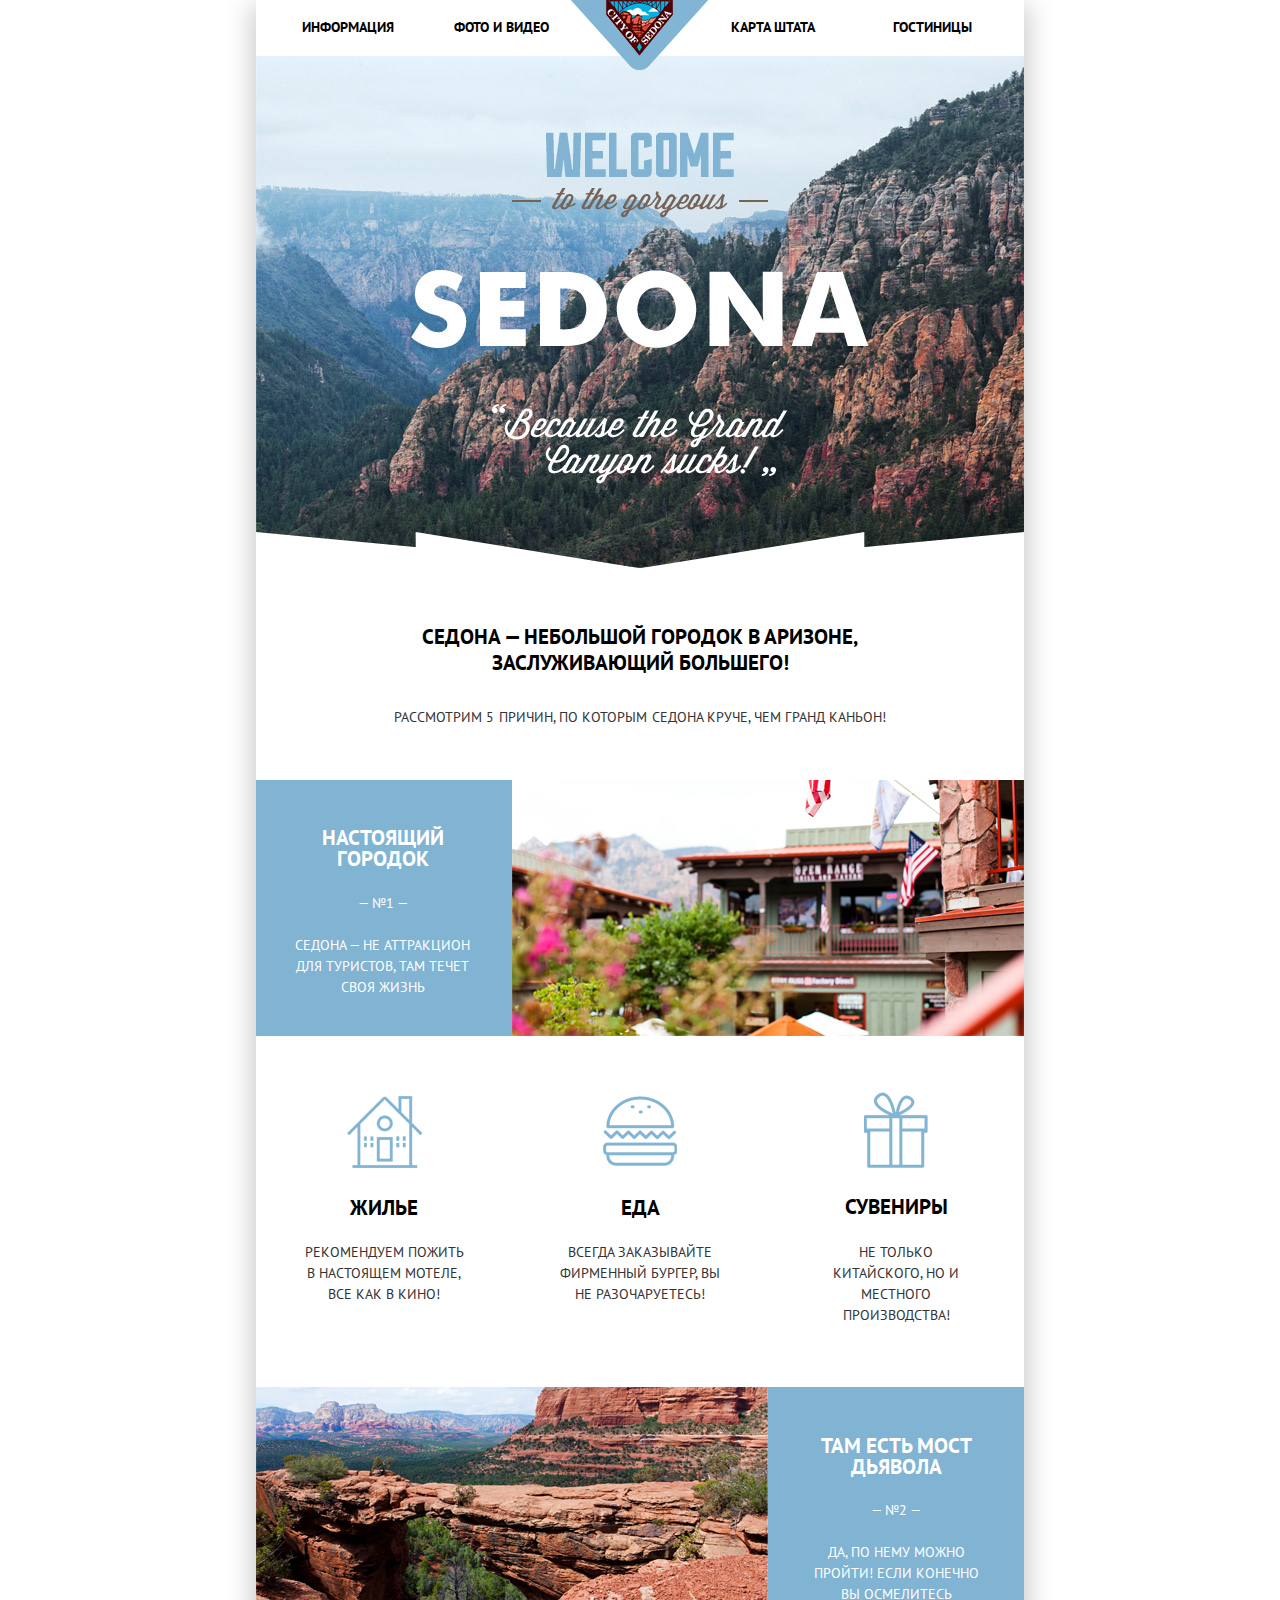
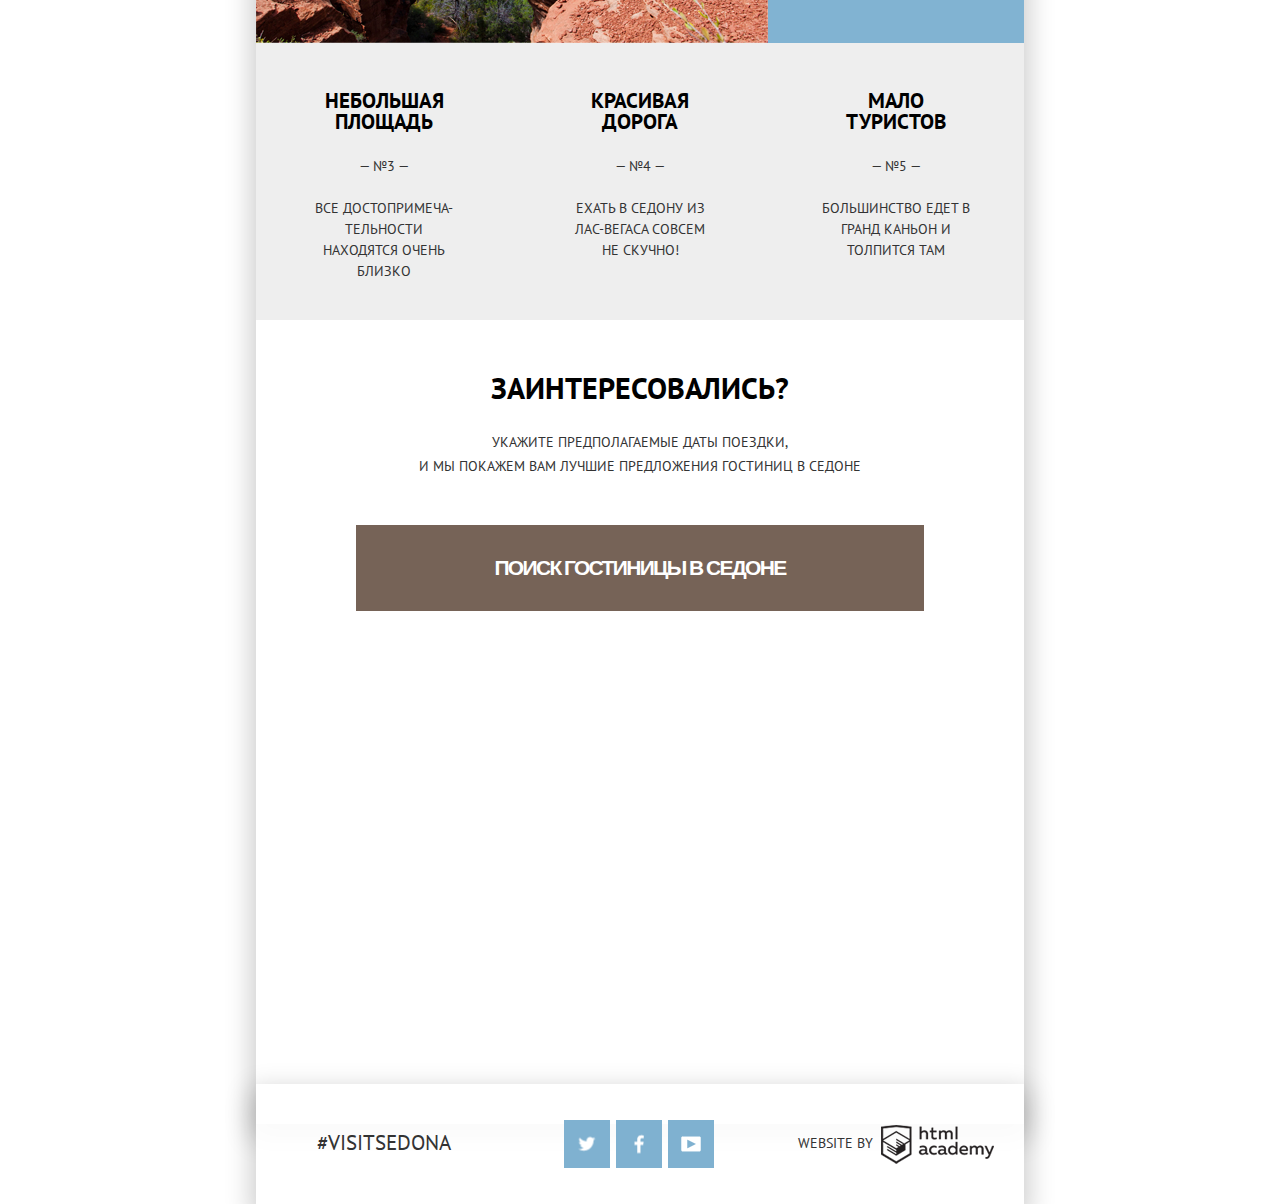
==== index.html @ e8f1a320 "Add files via upload" ====
<!DOCTYPE html>
<html lang="ru">
  <head>
    <meta charset="utf-8">
    <title>HTML Academy: Седона</title>
    <link href="https://fonts.googleapis.com/css?family=PT+Sans:400,700&amp;subset=cyrillic" rel="stylesheet">
    <link href="css/normalize.css" rel="stylesheet">
    <link href="css/style.min.css" rel="stylesheet">
  </head>
  <body>
    <div class="shadow">
    <header class="main-header">
      <a href="#"><img class="small-logo" src="img/logo.png" width="138" height="70" alt="city sedona"></a>
      <nav class="main-navigation">
        <ul>
          <li>
            <a href="#">информация</a>
          </li>
          <li>
            <a href="#">фото и видео</a>
          </li>
          <li>
            <a href="#">карта штата</a>
          </li>
          <li>
            <a href="inner.html">гостиницы</a>
          </li>
        </ul>
      </nav>
      
    </header>
    
    <main class="container triangle">
      <img class="img-background" src="img/background-img.jpg" width="768" height="512" alt="background">
      
      
      <h2 class="title">седона — небольшой городок в аризоне, заслуживающий большего!</h2>
      <p>рассмотрим 5 причин, по которым седона круче, чем гранд каньон!</p>
      
      <div class="feature-img clearfix">
        <div class="left">
          <b class="feature-img-title">настоящий городок</b>
          <p>— №1 —</p>
          <p>седона — не аттракцион для туристов, там течет своя жизнь</p>
        </div>
          <img class="feature-img-right" src="img/feature-img1.jpg" width="512" height="256" alt="">
      </div>
      
      <div class="hints">
        <div class="hint">
          
          <b class="hint-title">жилье</b>
          <p class="hint-desc">рекомендуем пожить в настоящем мотеле, все как в  кино!</p>
        </div>
        
        <div class="hint">
          
          <b class="hint-title">еда</b>
          <p class="hint-desc">всегда заказывайте фирменный бургер, вы не разочаруетесь!</p>
        </div>
        
        <div class="hint">
          
          <b class="hint-title">сувениры</b>
          <p class="hint-desc">не только китайского, но и местного производства!</p>
        </div>        
      </div> <!-- end hints -->
      
      <div class="feature-img clearfix">
        <img class="feature-img-left" src="img/feature-img2.jpg" width="512" height="256" alt="">
        <div class="right">
          <b class="feature-img-title">там есть мост дьявола</b>
          <p>— №2 —</p>
          <p>да, по нему можно пройти! если конечно вы осмелитесь</p>
        </div>
      </div>
      
      <div class="features">
        
        <div class="features-item">
          <b class="features-item-title">небольшая площадь</b>
          <p>— №3 —</p>
          <p>все достопримеча-тельности находятся очень близко</p>
        </div>
        
        <div class="features-item">
          <b class="features-item-title">красивая дорога</b>
          <p>— №4 —</p>
          <p>ехать в седону из лас-вегаса совсем не cкучно!</p>
        </div>
        
        <div class="features-item">
          <b class="features-item-title">мало туристов</b>
          <p>— №5 —</p>
          <p>большинство едет в гранд каньон и толпится там</p>
        </div>
      </div> <!-- end features -->
      
      <b class="question">заинтересовались?</b>
      <p>укажите предполагаемые даты поездки,<br> и мы покажем вам лучшие предложения гостиниц в седоне</p>
      
      <div class="form-search">
        <button class="form-search-title">поиск гостиницы в седоне</button>
        <form class="search" action="https://echo.htmlacademy.ru" method="post">
          <div class="arrivals">
            <label for="arrival">
              дата заезда: 
            </label>  
              <input id="arrival" type="text" name="date-arrival" value="24 апреля 2016" required> 
            <span class="calend"></span>
          </div>
          <div class="departure">
            <label for="departure">
              дата выезда:
            </label>
              <input class="input" id="departure" type="text" name="date-departure" value="4 июля 2016" required> 
              <span class="calend"></span>
          </div>
          <div class="adults">
            <label for="id-adults">
              взрослые:
            </label>  
            <span class="minus"></span>
              <input class="id-adult" id="id-adults" type="text" name="adults" value="2" required>
            <span class="plus"></span>
          </div>
          <div class="child">
            <label for="id-children">
              дети:
            </label>  
              <span class="minus"></span>
              <input class="id-children" id="id-children" type="text" name="children" value="0" required>
              <span class="plus"></span>
          </div>
          
          <a class="submit" href="inner.html" >найти</a>
        </form>
        
      </div><!-- end form-search -->
    
    <div class="map"><iframe src="https://www.google.com/maps/embed?pb=!1m18!1m12!1m3!1d839052.1610257771!2d-112.24969832195616!3d34.76698976867595!2m3!1f0!2f0!3f0!3m2!1i1024!2i768!4f13.1!3m3!1m2!1s0x872da132f942b00d%3A0x5548c523fa6c8efd!2z0KHQtdC00L7QvdCwLCDQkNGA0LjQt9C-0L3QsCA4NjMzNiwg0KHQqNCQ!5e0!3m2!1sru!2sbg!4v1479630928888" width="768" height="593" frameborder="0" style="border:0" allowfullscreen></iframe></div>  
    </main>
    
    
    <footer class="main-footer footer-index clearfix">
        <div class="tag">
         <p>#visitsedona</p>
        </div>
        <div class="footer-social">
          <a class="social-btn social-btn-tw" href="#">
            
          </a>
          <a class="social-btn social-btn-fb" href="#">
            
          </a>
          <a class="social-btn social-btn-yt" href="#">
            
          </a>
        </div>
        <div class="copyright">
          <p>website by
            <a class="copylogo" href="https://htmlacademy.ru" title="HTML Academy">
              
            </a>
          </p>
        </div>
    </footer>
  </div>
  <script src="js/javascript.min.js"></script>
  </body>
</html>
---- css/style.min.css ----
body{min-width:768px;margin:0;font-weight:400;font-size:14px;line-height:21px;font-family:"PT Sans","Arial",sans-serif;color:#333;text-transform:uppercase}.clearfix::after{content:"";display:table;clear:both}h2{font-weight:700;font-size:21px;line-height:26px;color:#000}b{font-weight:700;font-size:21px;line-height:21px;color:#000}.shadow{width:768px;margin:0 auto;box-shadow:0 10px 25px 5px rgba(0,0,0,0.2);overflow:hidden}.main-header{position:relative;width:768px;margin:0 auto;z-index:1}.main-navigation ul{font-size:0}.main-navigation ul,.main-navigation li{display:inline-block;margin:0;padding:0;list-style:none}.main-navigation li{font-size:14px;padding-top:14px;padding-bottom:16px}.main-navigation li:nth-child(1){margin-left:46px}.main-navigation li:nth-child(2){margin-left:60px}.main-navigation li:nth-child(3){margin-left:182px}.main-navigation li:nth-child(4){margin-left:78px}.main-navigation li a{padding:0;font-weight:700;line-height:26px;color:#000;text-decoration:none}.main-navigation li a:hover{color:#81b3d2}.main-navigation li a:active{color:#b2b2b2}.main-navigation a.active{color:#766357}.main-navigation a.active:hover{color:#604e43}.main-navigation a.active:active{color:#f4f2f1}.small-logo{position:absolute;top:0;left:50%;margin-left:-69px}.container{width:768px;margin:0 auto;position:relative;text-align:center}.triangle::after{content:"";position:absolute;top:476px;left:0;width:768px;height:37px;background-image:url(../img/white.png)}.img-background{margin-bottom:50px;background-color:darkcyan}.title{text-align:center;width:450px;margin:0 auto 31px auto}.title+p{margin-bottom:52px;letter-spacing:.04pt}.feature-img-right{float:right}.left{float:left;width:33%;min-height:208px;padding-top:47px;color:#fff}.left p{width:186px;margin-top:24px;margin-left:auto;margin-right:auto}.left p:nth-child(3){width:186px;margin-top:21px;margin-left:auto;margin-right:auto}.left b{display:block;margin-left:auto;margin-right:auto;width:186px;color:#fff}.feature-img{margin-bottom:60px;background-color:#81b3d2}.hints{font-size:0;margin-bottom:47px}.hint{font-size:0;display:inline-block;width:256px;vertical-align:top}.hint:nth-child(1)::before{content:"";display:block;margin:0 auto;background:url("../img/hint1.png") no-repeat;width:75px;min-height:72px;margin-bottom:29px}.hint:nth-child(2)::before{content:"";display:block;margin:0 auto;background:url("../img/hint2.png") no-repeat;width:74px;min-height:70px;margin-bottom:31px}.hint:nth-child(3)::before{content:"";display:block;margin:0 auto;background:url("../img/hint3.png") no-repeat;width:64px;min-height:76px;margin-top:-4px;margin-bottom:28px}.hint p{width:160px;margin-top:16px;margin-left:auto;margin-right:auto;font-size:14px}.hint:nth-child(3) p{width:165px;margin-top:17px;margin-left:auto;margin-right:auto}.icon-hint{display:block;margin:0 auto;margin-bottom:28px}.right{float:right;width:256px;min-height:208px;padding-top:48px;color:#fff}.right p{width:170px;margin-left:auto;margin-right:auto;margin-top:23px}.right p:nth-child(3){margin-top:21px}.right b{display:block;margin-left:auto;margin-right:auto;width:151px;color:#fff}.feature-img-left{float:left}.features{font-size:0;margin-top:-60px;margin-bottom:57px;padding-top:47px;background-color:#eee}.features-item{display:inline-block;width:256px;vertical-align:top;padding-bottom:17px;font-size:14px}.features b{display:block;margin-bottom:24px;margin-left:auto;margin-right:auto;width:155px}.features p{width:155px;margin-bottom:21px;margin-left:auto;margin-right:auto}.features-item:nth-child(2) p{width:140px}.question{display:block;margin-bottom:32px;font-size:30px}.question+p{width:460px;margin-left:auto;margin-right:auto;margin-bottom:47px;line-height:24px}.form-search{position:absolute;left:100px;z-index:3;width:568px;margin:0 auto}.form-search-title{width:568px;margin-bottom:0;padding:30px;font-size:21px;line-height:26px;letter-spacing:-1.25pt;word-spacing:-0.6pt;font-weight:700;text-transform:uppercase;color:#fff;background-color:#766357;border:0;cursor:pointer}.form-search-title:hover{background-color:#604e43}.form-search-title:active{background-color:#503e33;color:#7e7169}form{padding-top:55px;background-color:#fff}.search label{display:inline-block;min-width:95px;margin-left:55px;margin-top:6px;text-align:left;line-height:26px;font-size:14px;font-weight:700}.arrivals{margin-left:2px}.departure{margin-left:2px}.calend{position:absolute;top:7px;right:9px;width:21px;height:22px;background-image:url(../img/sprite2.png);background-position:-128px -5px;background-repeat:no-repeat;cursor:pointer}.calend:hover{background-position:-190px -5px}.calend:active{background-position:-159px -5px}.minus{position:absolute;top:19px;left:180px;display:block;width:12px;height:3px;background-image:url(../img/sprite2.png);background-position:-184px -85px;cursor:pointer}.minus:hover{background-position:-287px -98px}.minus:active{background-position:-287px -85px}.plus{position:absolute;top:15px;left:256px;display:block;width:11px;height:11px;background-image:url(../img/sprite2.png);background-position:-287px -111px;cursor:pointer}.plus:hover{background-position:-5px -153px}.plus:active{background-position:-287px -132px}.child .plus{left:207px}.child .minus{left:130px}.search input{width:290px;height:20px;margin-left:11px;margin-bottom:29px;padding:7px 12px;padding-right:40px;background-color:#f2f2f2;border:2px solid transparent;font:inherit;line-height:inherit;text-transform:inherit;font-weight:700}.search input:hover{background-color:#ebebeb}.search input:focus{background-color:#fff;border:2px solid #e5e5e5;min-height:20px}.search .adults input,.search .child input{margin-top:1px;padding-left:38px;padding-right:38px;text-align:center}.arrivals,.departure,.adults,.child{float:left;position:relative}.child label{min-width:auto;margin-top:7px;margin-left:52px;margin-right:8px;padding-left:0}.adults label{margin-top:7px}input.id-adult{width:35px;margin-left:13px}input.id-children{width:35px;margin-left:14px}.submit{display:inline-block;margin-right:0;margin-top:0;margin-bottom:56px;padding:17px 195px 17px;background-color:#81b3d2;color:#fff;font-family:inherit;font-weight:700;font-size:21px;text-transform:uppercase;cursor:pointer;text-align:center;border:0}a.submit{text-decoration:none}.submit:hover{background-color:#669ec0}.submit:active{background-color:#5496bd;color:#88b6d1}.js-form{display:none}.form-content-show{display:block;animation:animation-form 1.5s}@keyframes animation-form{0{transform:translateY(-10%)}70%{transform:translateY(30%)}90%{transform:translateY(-2%)}100%{transform:translateY(0)}}.map{position:relative;left:0;bottom:-86px;z-index:1}.filter{top:60px;padding-top:30px;color:#fff;background-color:darkslategrey;background-image:url(../img/background-filter.jpg)}.filter b{margin-top:-3px;margin-bottom:24px;font-size:16px;color:#fff;text-align:left}.filter-left{float:left;width:160px;margin-left:45px}.checkbox{display:block;position:relative;height:22px;margin-bottom:24px;padding-left:40px;text-align:left;cursor:pointer}.checkbox input[type="checkbox"]{display:none}.checkbox input[type="checkbox"]+.checkbox-indicator{position:absolute;top:0;left:-1px;display:block;width:23px;height:23px;background-image:url(../img/sprite2.png);background-position:-128px -37px}.checkbox input[type="checkbox"]:checked+.checkbox-indicator::before{content:"";position:absolute;top:0;left:-1px;width:27px;height:23px;background-image:url(../img/sprite2.png);background-position:-160px -37px}.checkbox input[type="checkbox"]:disabled+.checkbox-indicator{content:"";position:absolute;top:0;left:-1px;width:27px;height:23px;background-image:url(../img/sprite2.png);background-position:-196px -37px}.checkbox input[type="checkbox"]:checked:disabled+.checkbox-indicator::before{content:"";position:absolute;top:0;left:-1px;width:27px;height:23px;background-image:url(../img/sprite2.png);background-position:-128px -69px;border-color:fuchsia}.filter-left,.filter-center,.filter-right{font-size:0}main label{vertical-align:top;font-size:14px}.filter-center{float:left;width:153px;margin-left:80px;margin-top:1px}.filter-center label{margin-left:1px}.filter-right{float:right;width:225px;margin-right:46px;margin-bottom:33px}.filter-right .filter-text{margin-bottom:10px;margin-left:4px;line-height:21px}.price-controls{position:relative;height:33px;margin-bottom:19px;border:2px solid #fff;border-radius:2px;font-size:0}.price-controls::after{content:"";position:absolute;top:50%;left:50%;width:2px;height:22px;transform:translate(-50%,-50%);background:#fff}.filter-right label{display:inline-block;vertical-align:top;width:50%;padding-left:36px;line-height:33px;cursor:pointer;box-sizing:border-box}label.price-to{padding-left:22px}.price-controls input{margin:0;margin-top:-2px;background:0;border:0;outline:0;color:inherit;font:inherit}.range-controls{position:relative;margin-bottom:32px}.scale{height:2px;margin-left:5px;background-color:rgba(255,255,255,0.3)}.bar{height:2px;width:160px;background-color:#fff}.range-switch{position:absolute;width:4px;height:4px;background-color:#ababab;border:8px solid #fff;border-radius:50%;box-shadow:0 2px 1px 0 rgba(0,1,1,0.2);cursor:pointer}.range-switch:hover{background-color:#1c4f80}.range-swith-min{top:-9px;left:5px}.range-switch-max{top:-9px;left:72%}.filter-right button{display:block;margin:0 auto;padding:6px 30px 6px 32px;font-size:14px;line-height:21px;color:#fff;text-decoration:none;text-transform:uppercase;border:2px solid #fff;border-radius:2px;background:0;cursor:pointer}.filter-right button:hover{background-color:#fff;color:#000}.filter-text{display:block;margin-bottom:20px}.filter input{width:auto}.filter-right input{width:60%}form{margin-bottom:29px}.wrap-result-filtr{position:relative;margin-bottom:30px}.wrap-result-filtr b{float:left;margin-left:46px;margin-right:50px;line-height:26px;word-spacing:}.wrap-result-filtr p{float:left;margin:0;margin-left:-3px;margin-right:43px;padding-top:6px;font-size:12px;line-height:18px}.wrap-result-filtr ul{float:left;margin:0;padding:0;padding-top:6px}.wrap-result li{float:left;margin-right:23px;font-size:12px;line-height:18px;list-style:none}.wrap-result li a{color:#000;border-bottom:1px dashed #000}.wrap-result li a.active{color:#81b3d2;border-bottom:0}.wrap-result li a.active:hover{color:#81b3d2;border-bottom:1px dashed #81b3d2}a.condition{opacity:.3}a.condition:hover{color:#81b3d2}.wrap-result a{text-decoration:none;margin-right:10px}.arrowup::before{content:"";position:absolute;right:69px;display:inline-block;margin-top:10px;border-bottom:10px solid #ccc;border-left:6px solid transparent;border-right:6px solid transparent}.arrowup:hover::before{border-bottom:10px solid #000}.arrowup.active::before{border-bottom:10px solid #81b3d2}.arrowup:active::before{border-bottom:10px solid #81b3d2}.arrowdown::before{content:" ";position:absolute;right:46px;margin-top:9px;display:inline-block;border-top:10px solid #81b3d2;border-left:6px solid transparent;border-right:6px solid transparent}.arrowdown.active::before{border-top:10px solid #81b3d2}.arrowdown:active::before{border-top:10px solid #81b3d2}.arrowdown::before .activenohovers{border-top:10px solid #81b3d2}hr{border:1px solid #e5e5e5}article{margin-bottom:29px;padding-top:22px;padding-left:46px;text-align:left}.result-img{display:inline-block;width:136px;text-align:left;vertical-align:top}.center-side{display:inline-block;width:390px;margin-right:30px;margin-left:-4px}h2.result-title{margin:0;padding:0}h2.result-title a{display:block;margin-top:-5px;margin-left:30px;margin-bottom:7px;text-align:left;color:#000}h2.result-title a:hover{color:#81b3d2}h2.result-title a:active{color:#cacaca}.center-side p{display:inline-block;min-width:110px;margin:0;margin-left:30px;margin-bottom:17px}.center-side p:nth-child(3){margin-left:2px;margin-right:30px}.btn-more{margin-left:30px;padding:4px 16px 5px 16px;background:#81b3d2;font-weight:700;letter-spacing:.1pt;color:#fff}.btn-more:hover{background-color:#669ec0}.btn-more:active{background-color:#5496bd;color:#88b6d1}.center-side a{margin-right:0}.btn-book{margin-left:3px;padding:4px 16px 5px 16px;background:#766357;font-weight:700;letter-spacing:.1pt;color:#fff}.btn-book:hover{background-color:#604e43}.btn-book:active{background-color:#503e33;color:#7e7169}.right-side{display:inline-block;width:115px;margin-left:3px;vertical-align:top;text-align:right}img.rating-img{display:inline-block;margin-top:-1px;margin-right:1px;margin-bottom:39px;margin-left:2px}p.rating{display:inline-block;margin:0;margin-top:3px;padding:2px 13px 4px 13px;letter-spacing:.1pt;background-color:#f2f2f2}.main-footer{position:absolute;z-index:1;width:768px;min-height:120px;margin:0 auto;background:rgba(255,255,255,0.9);box-shadow:0 10px 25px 5px rgba(0,0,0,0.2)}.footer-index{margin-top:-40px}.footer-inner{margin-top:-8px;left:50%;margin-left:-384px}.tag{float:left;width:256px;text-align:center;font-size:21px}.tag p{margin-top:0;padding-top:48px;padding-bottom:0}.copyright{float:right;text-align:left;padding-top:40px;padding-bottom:40px;width:256px}.copyright a{margin-left:4px}.copyright p{position:relative;margin:0;margin-top:1px;padding-left:30px;padding-right:20px}.copylogo{vertical-align:middle;background-image:url("../img/sprite2.png");background-repeat:no-repeat;display:inline-block;width:115px;height:39px;background-position:-5px -5px}.copylogo:hover{width:115px;height:39px;background-position:-5px -103px}.copylogo:active{width:115px;height:39px;background-position:-5px -54px}.footer-social{float:left;text-align:center;padding-top:36px;padding-bottom:35px;width:256px;font-size:0}.social-btn{position:relative;display:inline-block;vertical-align:top;width:46px;height:48px;margin-right:6px;font-size:14px;background-color:#7fb1d0}.social-btn:nth-child(1){margin-left:-2px}.social-btn:hover{background-color:#669ec0}.social-btn:active{background-color:#5496bd}.social-btn::before{content:"";position:absolute;top:50%;left:50%;transform:translate(-50%,-50%);background-image:url("../img/sprite2.png");background-repeat:no-repeat}.social-btn:active::before{opacity:.3}.social-btn-tw::before{width:17px;height:15px;background-position:-54px -153px}.social-btn-fb::before{width:10px;height:19px;background-position:-164px -69px}.social-btn-yt::before{width:20px;height:16px;background-position:-81px -171px}.social-btn:nth-child(3){margin-right:0}
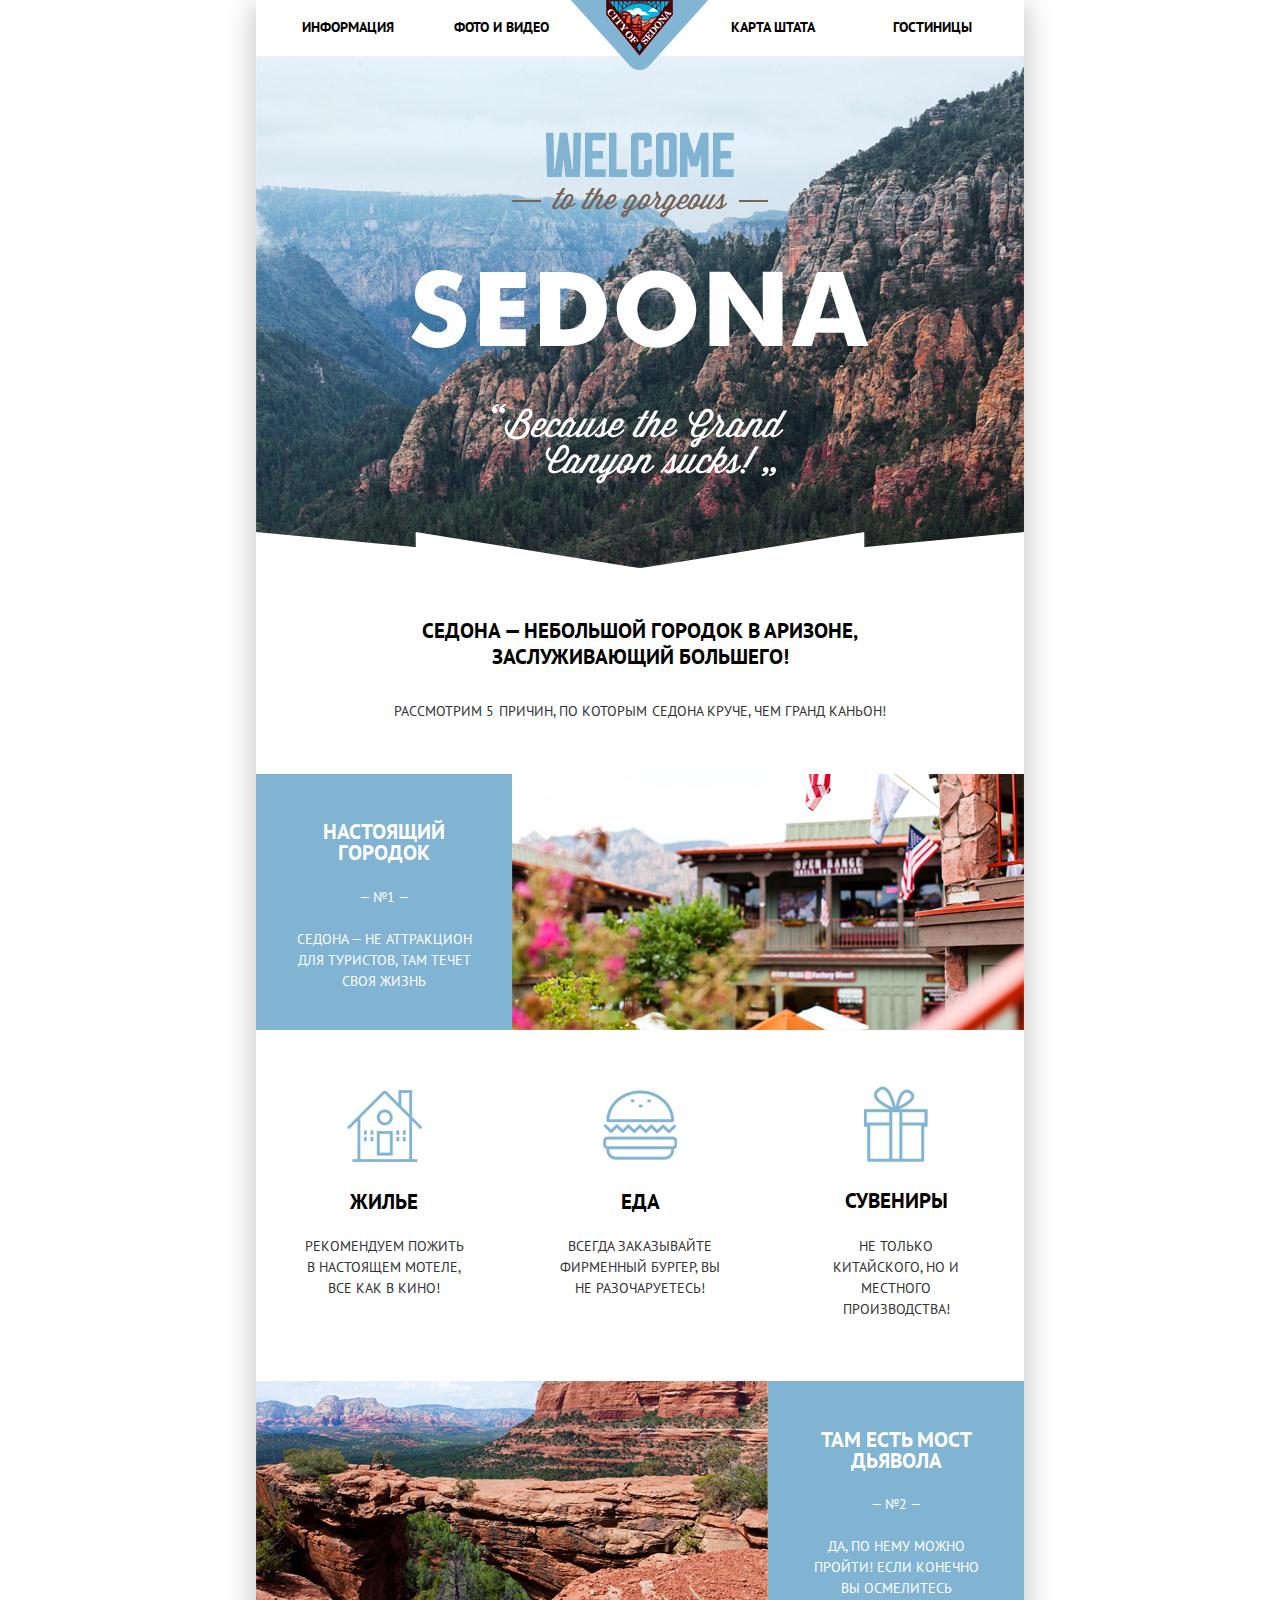
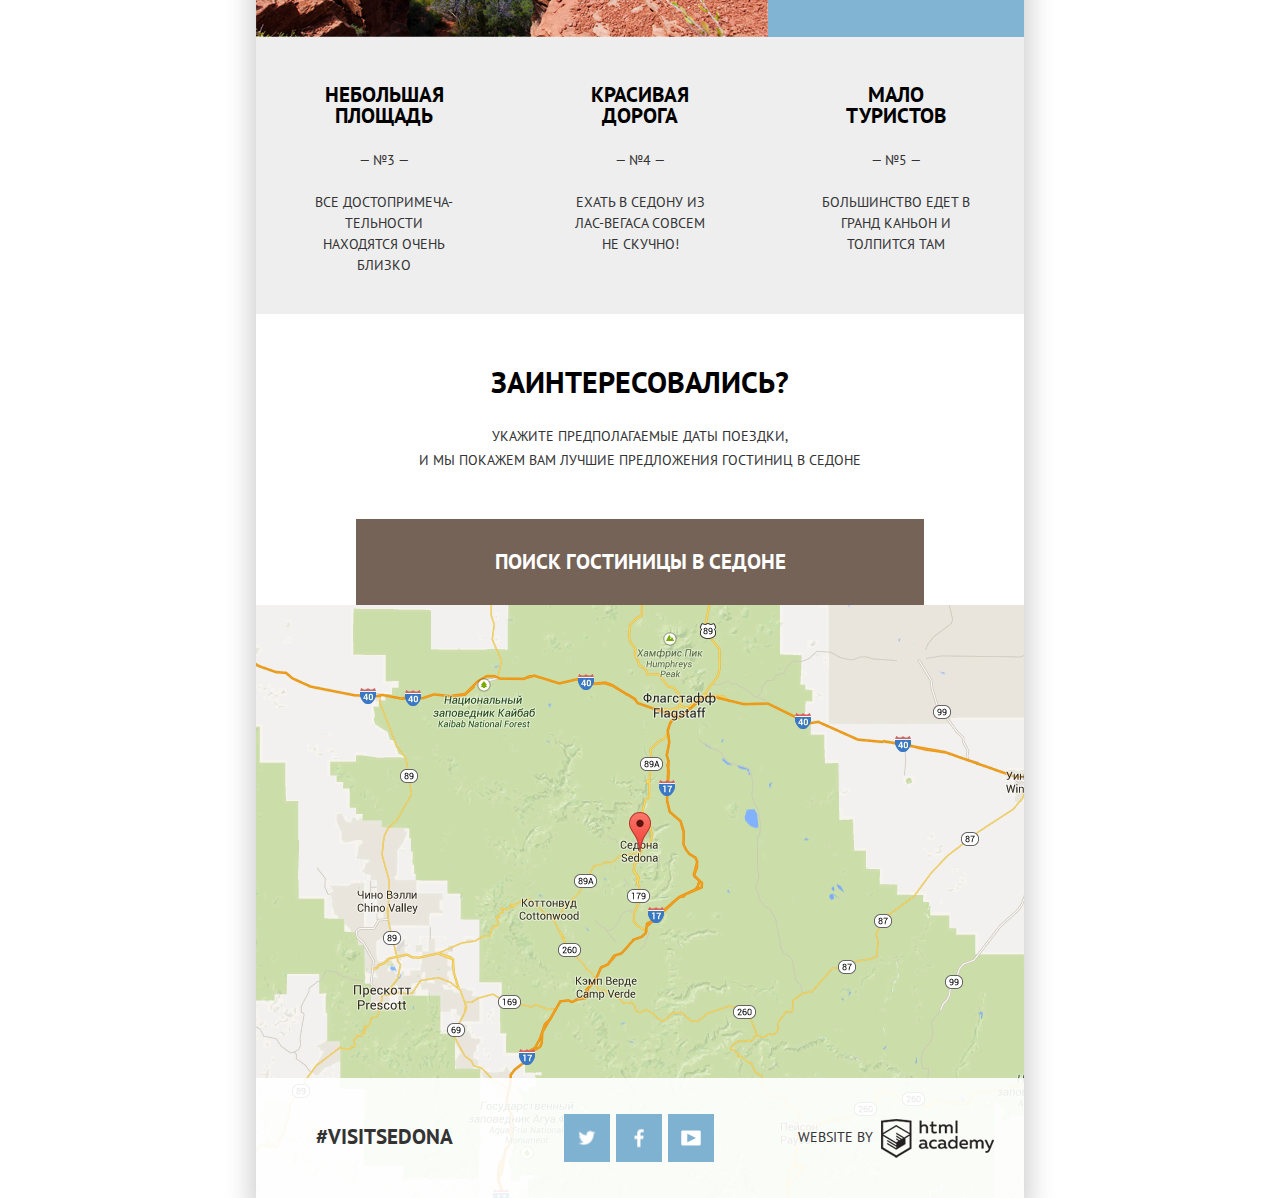
==== commit bad08fbf: "Add files via upload" ====
--- a/index.html
+++ b/index.html
@@ -5,7 +5,7 @@
     <title>HTML Academy: Седона</title>
     <link href="https://fonts.googleapis.com/css?family=PT+Sans:400,700&amp;subset=cyrillic" rel="stylesheet">
     <link href="css/normalize.css" rel="stylesheet">
-    <link href="css/style.min.css" rel="stylesheet">
+    <link href="css/style.css" rel="stylesheet">
   </head>
   <body>
     <div class="shadow">
@@ -26,17 +26,12 @@
             <a href="inner.html">гостиницы</a>
           </li>
         </ul>
-      </nav>
-      
+      </nav>  
     </header>
-    
-    <main class="container triangle">
-      <img class="img-background" src="img/background-img.jpg" width="768" height="512" alt="background">
-      
-      
+    <main class="container">
+      <div class="img-background triangle"></div>  
       <h2 class="title">седона — небольшой городок в аризоне, заслуживающий большего!</h2>
       <p>рассмотрим 5 причин, по которым седона круче, чем гранд каньон!</p>
-      
       <div class="feature-img clearfix">
         <div class="left">
           <b class="feature-img-title">настоящий городок</b>
@@ -45,27 +40,20 @@
         </div>
           <img class="feature-img-right" src="img/feature-img1.jpg" width="512" height="256" alt="">
       </div>
-      
       <div class="hints">
         <div class="hint">
-          
           <b class="hint-title">жилье</b>
           <p class="hint-desc">рекомендуем пожить в настоящем мотеле, все как в  кино!</p>
         </div>
-        
-        <div class="hint">
-          
+        <div class="hint"> 
           <b class="hint-title">еда</b>
           <p class="hint-desc">всегда заказывайте фирменный бургер, вы не разочаруетесь!</p>
         </div>
-        
         <div class="hint">
-          
           <b class="hint-title">сувениры</b>
           <p class="hint-desc">не только китайского, но и местного производства!</p>
         </div>        
       </div> <!-- end hints -->
-      
       <div class="feature-img clearfix">
         <img class="feature-img-left" src="img/feature-img2.jpg" width="512" height="256" alt="">
         <div class="right">
@@ -74,31 +62,25 @@
           <p>да, по нему можно пройти! если конечно вы осмелитесь</p>
         </div>
       </div>
-      
-      <div class="features">
-        
+      <div class="features"> 
         <div class="features-item">
           <b class="features-item-title">небольшая площадь</b>
           <p>— №3 —</p>
           <p>все достопримеча-тельности находятся очень близко</p>
         </div>
-        
         <div class="features-item">
           <b class="features-item-title">красивая дорога</b>
           <p>— №4 —</p>
           <p>ехать в седону из лас-вегаса совсем не cкучно!</p>
         </div>
-        
         <div class="features-item">
           <b class="features-item-title">мало туристов</b>
           <p>— №5 —</p>
           <p>большинство едет в гранд каньон и толпится там</p>
         </div>
       </div> <!-- end features -->
-      
       <b class="question">заинтересовались?</b>
       <p>укажите предполагаемые даты поездки,<br> и мы покажем вам лучшие предложения гостиниц в седоне</p>
-      
       <div class="form-search">
         <button class="form-search-title">поиск гостиницы в седоне</button>
         <form class="search" action="https://echo.htmlacademy.ru" method="post">
@@ -106,63 +88,48 @@
             <label for="arrival">
               дата заезда: 
             </label>  
-              <input id="arrival" type="text" name="date-arrival" value="24 апреля 2016" required> 
+            <input id="arrival" type="text" name="date-arrival" value="24 апреля 2016" required> 
             <span class="calend"></span>
           </div>
           <div class="departure">
             <label for="departure">
               дата выезда:
             </label>
-              <input class="input" id="departure" type="text" name="date-departure" value="4 июля 2016" required> 
-              <span class="calend"></span>
+            <input class="input" id="departure" type="text" name="date-departure" value="4 июля 2016" required> 
+            <span class="calend"></span>
           </div>
           <div class="adults">
             <label for="id-adults">
               взрослые:
             </label>  
             <span class="minus"></span>
-              <input class="id-adult" id="id-adults" type="text" name="adults" value="2" required>
+            <input class="id-adult" id="id-adults" type="text" name="adults" value="2" required>
             <span class="plus"></span>
           </div>
           <div class="child">
             <label for="id-children">
               дети:
             </label>  
-              <span class="minus"></span>
-              <input class="id-children" id="id-children" type="text" name="children" value="0" required>
-              <span class="plus"></span>
-          </div>
-          
+            <span class="minus"></span>
+            <input class="id-children" id="id-children" type="text" name="children" value="0" required>
+            <span class="plus"></span>
+          </div>  
           <a class="submit" href="inner.html" >найти</a>
-        </form>
-        
+        </form>  
       </div><!-- end form-search -->
-    
-    <div class="map"><iframe src="https://www.google.com/maps/embed?pb=!1m18!1m12!1m3!1d839052.1610257771!2d-112.24969832195616!3d34.76698976867595!2m3!1f0!2f0!3f0!3m2!1i1024!2i768!4f13.1!3m3!1m2!1s0x872da132f942b00d%3A0x5548c523fa6c8efd!2z0KHQtdC00L7QvdCwLCDQkNGA0LjQt9C-0L3QsCA4NjMzNiwg0KHQqNCQ!5e0!3m2!1sru!2sbg!4v1479630928888" width="768" height="593" frameborder="0" style="border:0" allowfullscreen></iframe></div>  
-    </main>
-    
-    
+    <div class="map"><iframe src="https://www.google.com/maps/embed?pb=!1m18!1m12!1m3!1d839052.1610257771!2d-112.24969832195616!3d34.76698976867595!2m3!1f0!2f0!3f0!3m2!1i1024!2i768!4f13.1!3m3!1m2!1s0x872da132f942b00d%3A0x5548c523fa6c8efd!2z0KHQtdC00L7QvdCwLCDQkNGA0LjQt9C-0L3QsCA4NjMzNiwg0KHQqNCQ!5e0!3m2!1sru!2sbg!4v1479630928888" width="768" height="593" style="border:0" allowfullscreen></iframe></div>  
+    </main>  
     <footer class="main-footer footer-index clearfix">
         <div class="tag">
          <p>#visitsedona</p>
         </div>
         <div class="footer-social">
-          <a class="social-btn social-btn-tw" href="#">
-            
-          </a>
-          <a class="social-btn social-btn-fb" href="#">
-            
-          </a>
-          <a class="social-btn social-btn-yt" href="#">
-            
-          </a>
+          <a class="social-btn social-btn-tw" href="#"></a>
+          <a class="social-btn social-btn-fb" href="#"></a>
+          <a class="social-btn social-btn-yt" href="#"></a>
         </div>
         <div class="copyright">
-          <p>website by
-            <a class="copylogo" href="https://htmlacademy.ru" title="HTML Academy">
-              
-            </a>
-          </p>
+          <p>website by <a class="copylogo" href="https://htmlacademy.ru" title="HTML Academy"></a></p>
         </div>
     </footer>
   </div>
--- a/css/style.css
+++ b/css/style.css
@@ -0,0 +1,1252 @@
+body {
+  min-width: 768px;
+  margin: 0;
+  font-weight: 400;
+  font-size: 14px;
+  line-height: 21px;
+  font-family: "PT Sans", "Arial", sans-serif;
+  color: #333333;
+  text-transform: uppercase;
+}
+
+.clearfix::after {
+  content: "";
+  display: table;
+  clear: both;
+}
+
+h2 {
+  font-weight: 700;
+  font-size: 21px;
+  line-height: 26px;
+  color: #000000;
+}
+
+b {
+  font-weight: 700;
+  font-size: 21px;
+  line-height: 21px;
+  color: #000000;
+}
+
+.shadow {
+  width: 768px;
+  margin: 0 auto;
+  box-shadow: 0 10px 25px 5px rgba(0, 0, 0, 0.2);
+  overflow: hidden;
+}
+
+/*-----------------------header-------------------------*/
+
+.main-header {
+  position: relative;
+  width: 768px;
+  margin: 0 auto;
+  z-index: 1;
+}
+
+.main-navigation ul {
+  font-size: 0;
+}
+
+.main-navigation ul,
+.main-navigation li {
+  display: inline-block;
+  margin: 0;
+  padding: 0;
+  list-style: none;
+}
+
+.main-navigation li {
+  font-size: 14px;
+  padding-top: 14px;
+  padding-bottom: 16px;
+}
+
+.main-navigation li:nth-child(1) {
+  margin-left: 46px;
+}
+
+.main-navigation li:nth-child(2) {
+  margin-left: 60px;
+}
+
+.main-navigation li:nth-child(3) {
+  margin-left: 182px;
+}
+
+.main-navigation li:nth-child(4) {
+  margin-left: 78px;
+}
+
+.main-navigation li a {
+  padding: 0px;
+  font-weight: 700;
+  line-height: 26px;
+  color: #000000;
+  text-decoration: none;
+}
+
+.main-navigation li a:hover {
+  color: #81b3d2;
+}
+
+.main-navigation li a:active {
+  color: #b2b2b2;
+}
+
+.main-navigation a.active {
+  color: #766357;
+}
+
+.main-navigation a.active:hover {
+  color: #604e43;
+}
+
+.main-navigation a.active:active {
+  color: #f4f2f1;
+}
+
+.small-logo {
+  position: absolute;
+  top: 0;
+  left: 50%;
+  margin-left: -69px;
+}
+
+.container {
+  width: 768px;
+  margin: 0 auto;
+  position: relative;
+  text-align: center;
+}
+
+/*------------------------img background------------------------*/
+
+.triangle::after {
+  content: "";
+  position: absolute;
+  top: 476px;
+  left: 0;
+  width: 768px;
+  height: 37px;
+  background-image: url(../img/white.png);
+}
+
+.img-background {
+  width: 768px;
+  height: 512px;
+  margin-bottom: 50px;
+  background-image: url(../img/background-img.jpg);
+  background-color: darkcyan;
+}
+
+/*------------------------index-content------------------------*/
+
+.title {
+  text-align: center;
+  width: 450px;
+  margin: 0 auto 31px auto;
+}
+
+.title + p {
+  margin-bottom: 52px;
+  letter-spacing: 0.04pt;
+}
+
+.feature-img-right {
+  float: right;
+}
+
+.left {
+  float: left;
+  width: 256px;
+  min-height: 208px;
+  padding-top: 47px;
+  color: #ffffff;
+}
+
+.left p {
+  width: 186px;
+  margin-top: 24px;
+  margin-left: auto;
+  margin-right: auto;
+}
+
+.left p:nth-child(3) {
+  width: 186px;
+  margin-top: 21px;
+  margin-left: auto;
+  margin-right: auto;
+}
+
+.left b {
+  display: block;
+  margin-left: auto;
+  margin-right: auto;
+  width: 186px;
+  color: #ffffff;
+}
+
+.feature-img {
+  margin-bottom: 60px;
+  background-color: #81b3d2;
+}
+
+.hints {
+  font-size: 0px;
+  margin-bottom: 47px;
+}
+
+.hint {
+  font-size: 0px;
+  display: inline-block;
+  width: 256px;
+  vertical-align: top;
+}
+
+.hint:nth-child(1)::before {
+  content: "";
+  display: block;
+  margin: 0 auto;
+  background: url("../img/hint1.png") no-repeat;
+  width: 75px;
+  min-height: 72px;
+  margin-bottom: 29px;
+}
+
+.hint:nth-child(2)::before {
+  content: "";
+  display: block;
+  margin: 0 auto;
+  background: url("../img/hint2.png") no-repeat;
+  width: 74px;
+  min-height: 70px;
+  margin-bottom: 31px;
+}
+
+.hint:nth-child(3)::before {
+  content: "";
+  display: block;
+  margin: 0 auto;
+  background: url("../img/hint3.png") no-repeat;
+  width: 64px;
+  min-height: 76px;
+  margin-top: -4px;
+  margin-bottom: 28px;
+}
+
+.hint p {
+  width: 160px;
+  margin-top: 16px;
+  margin-left: auto;
+  margin-right: auto;
+  font-size: 14px;
+}
+
+.hint:nth-child(3) p {
+  width: 165px;
+  margin-top: 17px;
+  margin-left: auto;
+  margin-right: auto;
+}
+
+.icon-hint {
+  display: block;
+  margin: 0 auto;
+  margin-bottom: 28px;
+}
+
+.right {
+  float: right;
+  width: 256px;
+  min-height: 208px;
+  padding-top: 48px;
+  color: #ffffff;
+}
+
+.right p {
+  width: 170px;
+  margin-left: auto;
+  margin-right: auto;
+  margin-top: 23px;
+}
+
+.right p:nth-child(3) {
+  margin-top: 21px;
+}
+
+.right b {
+  display: block;
+  margin-left: auto;
+  margin-right: auto;
+  width: 151px;
+  color: #ffffff;
+}
+
+.feature-img-left {
+  float: left;
+}
+
+.features {
+  font-size: 0px;
+  margin-top: -60px;
+  margin-bottom: 57px;
+  padding-top: 47px;
+  background-color: #eeeeee;
+}
+
+.features-item {
+  display: inline-block;
+  width: 256px;
+  vertical-align: top;
+  padding-bottom: 17px;
+  font-size: 14px;
+}
+
+.features b {
+  display: block;
+  margin-bottom: 24px;
+  margin-left: auto;
+  margin-right: auto;
+  width: 155px;
+}
+
+.features p {
+  width: 155px;
+  margin-bottom: 21px;
+  margin-left: auto;
+  margin-right: auto;
+}
+
+.features-item:nth-child(2) p {
+  width: 140px;
+}
+
+.question {
+  display: block;
+  margin-bottom: 32px;
+  font-size: 30px;
+}
+
+.question + p {
+  width: 460px;
+  margin-left: auto;
+  margin-right: auto;
+  margin-bottom: 47px;
+  line-height: 24px;
+}
+
+/*----------------------form search hotels--------------------------*/
+
+.form-search {
+  position: relative;
+  z-index: 3;
+  width: 568px;
+  margin: 0 auto;
+}
+
+.form-search-title {
+  width: 568px;
+  margin-bottom: 0px;
+  padding: 30px;
+  font-family: "PT Sans", "Arial", sans-serif;
+  font-size: 21px;
+  line-height: 26px;
+  font-weight: 700;
+  text-transform: uppercase;
+  color: #ffffff;
+  background-color: #766357;
+  border: none;
+  cursor: pointer;
+}
+
+.form-search-title:hover {
+  background-color: #604e43;
+}
+
+.form-search-title:active {
+  background-color: #503e33;
+  color: #7e7169;
+}
+
+form.search {
+  position: absolute;
+  padding-top: 55px;
+  background-color: #ffffff;
+}
+
+.search label {
+  display: inline-block;
+  min-width: 95px;
+  margin-left: 55px;
+  margin-top: 6px;
+  text-align: left;
+  line-height: 26px;
+  font-size: 14px;
+  font-weight: 700;
+}
+
+.arrivals {
+  margin-left: 2px;
+}
+
+.departure {
+  margin-left: 2px;
+}
+
+.calend {
+  position: absolute;
+  top: 7px;
+  right: 9px;
+  width: 21px;
+  height: 22px;
+  background-image: url(../img/sprite2.png);
+  background-position: -128px -5px;
+  background-repeat: no-repeat;
+  cursor: pointer;
+}
+
+.calend:hover {
+  background-position: -190px -5px;
+}
+
+.calend:active {
+  background-position: -159px -5px;
+}
+
+.minus {
+  position: absolute;
+  top: 19px;
+  left: 180px;
+  display: block;
+  width: 12px;
+  height: 3px;
+  background-image: url(../img/sprite2.png);
+  background-position: -184px -85px;
+  cursor: pointer;
+}
+
+.minus:hover {
+  background-position: -287px -98px;
+}
+
+.minus:active {
+  background-position: -287px -85px;
+}
+
+.plus {
+  position: absolute;
+  top: 15px;
+  left: 256px;
+  display: block;
+  width: 11px;
+  height: 11px;
+  background-image: url(../img/sprite2.png);
+  background-position: -287px -111px;
+  cursor: pointer;
+}
+
+.plus:hover {
+  background-position: -5px -153px;
+}
+
+.plus:active {
+  background-position: -287px -132px;
+}
+
+.child .plus {
+  left: 207px;
+}
+
+.child .minus {
+  left: 130px;
+}
+
+.search input {
+  width: 290px;
+  height: 20px;
+  margin-left: 11px;
+  margin-bottom: 29px;
+  padding: 7px 12px;
+  padding-right: 40px;
+  background-color: #f2f2f2;
+  border: 2px solid transparent;
+  font: inherit;
+  line-height: inherit;
+  text-transform: inherit;
+  font-weight: 700;
+}
+
+.search input:hover {
+  background-color: #ebebeb;
+}
+
+.search input:focus {
+  background-color: #ffffff;
+  border: 2px solid #e5e5e5;
+  min-height: 20px;
+}
+
+.search .adults input,
+.search .child input {
+  margin-top: 1px;
+  padding-left: 38px;
+  padding-right: 38px;
+  text-align: center;
+}
+
+.arrivals,
+.departure,
+.adults,
+.child {
+  float: left;
+  position: relative;
+}
+
+.child label {
+  min-width: auto;
+  margin-top: 7px;
+  margin-left: 52px;
+  margin-right: 8px;
+  padding-left: 0px;
+}
+
+.adults label {
+  margin-top: 7px;
+}
+
+input.id-adult {
+  width: 35px;
+  margin-left: 13px;
+}
+
+input.id-children {
+  width: 35px;
+  margin-left: 14px;
+}
+
+.submit {
+  display: inline-block;
+  margin-right: 0px;
+  margin-top: 26px;
+  margin-bottom: 56px;
+  padding: 17px 195px 17px;
+  background-color: #81b3d2;
+  color: #ffffff;
+  font-family: inherit;
+  font-weight: 700;
+  font-size: 21px;
+  text-transform: uppercase;
+  cursor: pointer;
+  text-align: center;
+  border: none;
+}
+
+a.submit {
+  text-decoration: none;
+}
+
+.submit:hover {
+  background-color: #669ec0;
+}
+
+.submit:active {
+  background-color: #5496bd;
+  color: #88b6d1;
+}
+
+/*-----------------------animation form-------------------------*/
+
+.js-form {
+  display: none;
+}
+
+.form-content-show {
+  display: block;
+  animation: animation-form 1.5s;
+}
+
+@keyframes animation-form {
+  0% {
+    transform: translateY(-10%);
+  }
+
+  70% {
+    transform: translateY(30%);
+  }
+
+  90% {
+    transform: translateY(-2%);
+  }
+
+  100% {
+    transform: translateY(0%);
+  }
+}
+
+/*-------------------------map-----------------------*/
+
+.map {
+  position: relative;
+  left: 0;
+  z-index: -1;
+  width: 768px;
+  height: 593px;
+  border: 0;
+  background-color: #ddb787;
+  background-image: url(../img/map.jpg);
+  margin-top: 0px;
+}
+
+/*-----------------------inner.html filter-------------------------*/
+
+.filter {
+  top: 60px;
+  padding-top: 30px;
+  color: #ffffff;
+  background-color: darkslategrey;
+  background-image: url(../img/background-filter.jpg);
+}
+
+.filter b {
+  margin-top: -3px;
+  margin-bottom: 24px;
+  font-size: 16px;
+  color: #ffffff;
+  text-align: left;
+}
+
+.filter-left {
+  float: left;
+  width: 160px;
+  margin-left: 45px;
+}
+
+.checkbox {
+  display: block;
+  position: relative;
+  height: 22px;
+  margin-bottom: 24px;
+  padding-left: 40px;
+  text-align: left;
+  cursor: pointer;
+}
+
+.checkbox input[type="checkbox"] {
+  display: none;
+}
+
+.checkbox input[type="checkbox"] + .checkbox-indicator {
+  position: absolute;
+  top: 0px;
+  left: -1px;
+  display: block;
+  width: 23px;
+  height: 23px;
+  background-image: url(../img/sprite2.png);
+  background-position: -128px -37px;
+}
+
+.checkbox input[type="checkbox"]:checked + .checkbox-indicator::before {
+  content: "";
+  position: absolute;
+  top: 0px;
+  left: -1px;
+  width: 27px;
+  height: 23px;
+  background-image: url(../img/sprite2.png);
+  background-position: -160px -37px;
+}
+
+.checkbox input[type="checkbox"]:disabled + .checkbox-indicator {
+  content: "";
+  position: absolute;
+  top: 0px;
+  left: -1px;
+  width: 27px;
+  height: 23px;
+  background-image: url(../img/sprite2.png);
+  background-position: -196px -37px;
+}
+
+.checkbox input[type="checkbox"]:checked:disabled + .checkbox-indicator::before {
+  content: "";
+  position: absolute;
+  top: 0px;
+  left: -1px;
+  width: 27px;
+  height: 23px;
+  background-image: url(../img/sprite2.png);
+  background-position: -128px -69px;
+  border-color: fuchsia;
+}
+
+.filter-left,
+.filter-center,
+.filter-right {
+  font-size: 0;
+}
+
+main label {
+  vertical-align: top;
+  font-size: 14px;
+}
+
+.filter-center {
+  float: left;
+  width: 153px;
+  margin-left: 80px;
+  margin-top: 1px;
+}
+
+.filter-center label {
+  margin-left: 1px;
+}
+
+.filter-right {
+  float: right;
+  width: 225px;
+  margin-right: 46px;
+  margin-bottom: 33px;
+}
+
+.filter-right .filter-text {
+  margin-bottom: 10px;
+  margin-left: 4px;
+  line-height: 21px;
+}
+
+.price-controls {
+  position: relative;
+  height: 33px;
+  margin-bottom: 19px;
+  border: 2px solid #ffffff;
+  border-radius: 2px;
+  font-size: 0;
+}
+
+.price-controls::after {
+  content: "";
+  position: absolute;
+  top: 50%;
+  left: 50%;
+  width: 2px;
+  height: 22px;
+  transform: translate(-50%, -50%);
+  background: #ffffff;
+}
+
+.filter-right label {
+  display: inline-block;
+  vertical-align: top;
+  width: 50%;
+  padding-left: 36px;
+  line-height: 33px;
+  cursor: pointer;
+  box-sizing: border-box;
+}
+
+label.price-to {
+  padding-left: 22px;
+}
+
+.price-controls input {
+  margin: 0px;
+  margin-top: -2px;
+  background: none;
+  border: none;
+  outline: none;
+  color: inherit;
+  font: inherit;
+}
+
+.range-controls {
+  position: relative;
+  margin-bottom: 32px;
+}
+
+.scale {
+  height: 2px;
+  margin-left: 5px;
+  background-color: rgba(255, 255, 255, 0.3);
+}
+
+.bar {
+  height: 2px;
+  width: 160px;
+  background-color: #ffffff;
+}
+
+.range-switch {
+  position: absolute;
+  width: 4px;
+  height: 4px;
+  background-color: #ababab;
+  border: 8px solid #ffffff;
+  border-radius: 50%;
+  box-shadow: 0 2px 1px 0 rgba(0, 1, 1, 0.2);
+  cursor: pointer;
+}
+
+.range-switch:hover {
+  background-color: #1c4f80;
+}
+
+.range-swith-min {
+  top: -9px;
+  left: 5px;
+}
+
+.range-switch-max {
+  top: -9px;
+  left: 72%;
+}
+
+.filter-right button {
+  display: block;
+  margin: 0 auto;
+  padding: 6px 32px 6px 35px;
+  font-family: "PT Sans", "Arial", sans-serif;
+  font-size: 14px;
+  line-height: 21px;
+  color: #ffffff;
+  text-decoration: none;
+  text-transform: uppercase;
+  border: 2px solid #ffffff;
+  border-radius: 2px;
+  background: none;
+  cursor: pointer;
+}
+
+.filter-right button:hover {
+  background-color: #ffffff;
+  color: #000000;
+}
+
+.filter-text {
+  display: block;
+  margin-bottom: 20px;
+}
+
+.filter input {
+  width: auto;
+}
+
+.filter-right input {
+  width: 60%;
+}
+
+form {
+  margin-bottom: 29px;
+}
+
+/*------------------------inner.html nav search result------------------------*/
+
+.wrap-result-filtr {
+  position: relative;
+  margin-bottom: 30px;
+  padding-bottom: 30px;
+  border-bottom: 1px solid #e5e5e5;
+}
+
+.wrap-result-filtr b {
+  float: left;
+  margin-left: 46px;
+  margin-right: 50px;
+  line-height: 26px;
+  word-spacing: }
+
+.wrap-result-filtr p {
+  float: left;
+  margin: 0;
+  margin-left: -3px;
+  margin-right: 43px;
+  padding-top: 6px;
+  font-size: 12px;
+  line-height: 18px;
+}
+
+.wrap-result-filtr ul {
+  float: left;
+  margin: 0;
+  padding: 0;
+  padding-top: 6px;
+}
+
+.wrap-result li {
+  float: left;
+  margin-right: 23px;
+  font-size: 12px;
+  line-height: 18px;
+  list-style: none;
+}
+
+.wrap-result li a {
+  color: #000000;
+  border-bottom: 1px dashed #000000;
+}
+
+.wrap-result li a.active {
+  color: #81b3d2;
+  border-bottom: none;
+}
+
+.wrap-result li a.active:hover {
+  color: #81b3d2;
+  border-bottom: 1px dashed #81b3d2;
+}
+
+a.condition {
+  opacity: 0.3;
+}
+
+a.condition:hover {
+  color: #81b3d2;
+}
+
+.wrap-result a {
+  text-decoration: none;
+  margin-right: 10px;
+}
+
+.arrowup::before {
+  content: "";
+  position: absolute;
+  right: 69px;
+  display: inline-block;
+  margin-top: 10px;
+  border-bottom: 10px solid #cccccc;
+  border-left: 6px solid transparent;
+  border-right: 6px solid transparent;
+}
+
+.arrowup:hover::before {
+  border-bottom: 10px solid #000000;
+}
+
+.arrowup.active::before {
+  border-bottom: 10px solid #81b3d2;
+}
+
+.arrowup:active::before {
+  border-bottom: 10px solid #81b3d2;
+}
+
+.arrowdown::before {
+  content: " ";
+  position: absolute;
+  right: 46px;
+  margin-top: 9px;
+  display: inline-block;
+  border-top: 10px solid #81b3d2;
+  border-left: 6px solid transparent;
+  border-right: 6px solid transparent;
+}
+
+.arrowdown.active::before {
+  border-top: 10px solid #81b3d2;
+}
+
+.arrowdown:active::before {
+  border-top: 10px solid #81b3d2;
+}
+
+.arrowdown::before .activenohovers {
+  border-top: 10px solid #81b3d2;
+}
+
+/*-----------------------search result-------------------------*/
+
+.result {
+  border-bottom: 1px solid #e5e5e5;
+}
+
+article {
+  margin-bottom: 30px;
+  padding-top: 0px;
+  padding-bottom: 29px;
+  padding-left: 46px;
+  text-align: left;
+}
+
+.result-img {
+  display: inline-block;
+  width: 136px;
+  text-align: left;
+  vertical-align: top;
+}
+
+.center-side {
+  display: inline-block;
+  width: 390px;
+  margin-right: 30px;
+  margin-left: -4px;
+}
+
+h2.result-title {
+  margin: 0;
+  padding: 0;
+}
+
+h2.result-title a {
+  display: block;
+  margin-top: -5px;
+  margin-left: 30px;
+  margin-bottom: 7px;
+  text-align: left;
+  color: #000000;
+}
+
+h2.result-title a:hover {
+  color: #81b3d2;
+}
+
+h2.result-title a:active {
+  color: #cacaca;
+}
+
+.center-side p {
+  display: inline-block;
+  min-width: 110px;
+  margin: 0;
+  margin-left: 30px;
+  margin-bottom: 17px;
+}
+
+.center-side p:nth-child(3) {
+  margin-left: 2px;
+  margin-right: 30px;
+}
+
+.btn-more {
+  margin-left: 30px;
+  padding: 4px 16px 5px 16px;
+  background: #81b3d2;
+  font-weight: 700;
+  letter-spacing: 0.1pt;
+  color: #ffffff;
+}
+
+.btn-more:hover {
+  background-color: #669ec0;
+}
+
+.btn-more:active {
+  background-color: #5496bd;
+  color: #88b6d1;
+}
+
+.center-side a {
+  margin-right: 0;
+}
+
+.btn-book {
+  margin-left: 3px;
+  padding: 4px 16px 5px 16px;
+  background: #766357;
+  font-weight: 700;
+  letter-spacing: 0.1pt;
+  color: #ffffff;
+}
+
+.btn-book:hover {
+  background-color: #604e43;
+}
+
+.btn-book:active {
+  background-color: #503e33;
+  color: #7e7169;
+}
+
+.right-side {
+  display: inline-block;
+  width: 115px;
+  margin-left: 3px;
+  vertical-align: top;
+  text-align: right;
+}
+
+.rating-img {
+  display: inline-block;
+  margin-top: -1px;
+  margin-right: 1px;
+  margin-bottom: 39px;
+  margin-left: 2px;
+}
+
+.star {
+  position: absolute;
+  right: 46px;
+  background-image: url(../img/rating.png);
+  background-repeat: repeat-x;
+  width: 17px;
+  height: 17px;
+}
+
+.one-star {
+  width: 24px;
+}
+
+.two-stars {
+  width: 48px;
+}
+
+.three-stars {
+  width: 72px;
+}
+
+.four-stars {
+  width: 96px;
+}
+
+.five-stars {
+  width: 120px;
+}
+
+p.rating {
+  display: inline-block;
+  margin: 0;
+  margin-top: 64px;
+  padding: 2px 13px 4px 13px;
+  letter-spacing: 0.1pt;
+  background-color: #f2f2f2;
+}
+
+/*-------------------footer--------------------*/
+
+.main-footer {
+  width: 768px;
+  min-height: 120px;
+  margin: 0 auto;
+  margin-top: -120px;
+  background: rgba(255, 255, 255, 0.9);
+}
+
+.footer-inner {
+  margin-top: -30px;
+}
+
+.tag {
+  float: left;
+  width: 256px;
+  text-align: center;
+  font-weight: 700;
+  font-size: 21px;
+}
+
+.tag p {
+  margin-top: 0;
+  padding-top: 48px;
+  padding-bottom: 0px;
+}
+
+.copyright {
+  float: right;
+  text-align: left;
+  padding-top: 40px;
+  padding-bottom: 40px;
+  width: 256px;
+}
+
+.copyright a {
+  margin-left: 4px;
+}
+
+.copyright p {
+  position: relative;
+  margin: 0;
+  margin-top: 1px;
+  padding-left: 30px;
+  padding-right: 20px;
+}
+
+.copylogo {
+  vertical-align: middle;
+  background-image: url("../img/sprite2.png");
+  background-repeat: no-repeat;
+  display: inline-block;
+  width: 115px;
+  height: 39px;
+  background-position: -5px -5px;
+}
+
+.copylogo:hover {
+  width: 115px;
+  height: 39px;
+  background-position: -5px -103px;
+}
+
+.copylogo:active {
+  width: 115px;
+  height: 39px;
+  background-position: -5px -54px;
+}
+
+.footer-social {
+  float: left;
+  text-align: center;
+  padding-top: 36px;
+  padding-bottom: 35px;
+  width: 256px;
+  font-size: 0;
+}
+
+.social-btn {
+  position: relative;
+  display: inline-block;
+  vertical-align: top;
+  width: 46px;
+  height: 48px;
+  margin-right: 6px;
+  font-size: 14px;
+  background-color: #7FB1D0;
+}
+
+.social-btn:nth-child(1) {
+  margin-left: -2px;
+}
+
+.social-btn:hover {
+  background-color: #669ec0;
+}
+
+.social-btn:active {
+  background-color: #5496bd;
+}
+
+.social-btn::before {
+  content: "";
+  position: absolute;
+  top: 50%;
+  left: 50%;
+  transform: translate(-50%, -50%);
+  background-image: url("../img/sprite2.png");
+  background-repeat: no-repeat;
+}
+
+.social-btn:active::before {
+  opacity: 0.3;
+}
+
+.social-btn-tw::before {
+  width: 17px;
+  height: 15px;
+  background-position: -54px -153px;
+}
+
+.social-btn-fb::before {
+  width: 10px;
+  height: 19px;
+  background-position: -164px -69px;
+}
+
+.social-btn-yt::before {
+  width: 20px;
+  height: 16px;
+  background-position: -81px -171px;
+}
+
+.social-btn:nth-child(3) {
+  margin-right: 0px;
+}
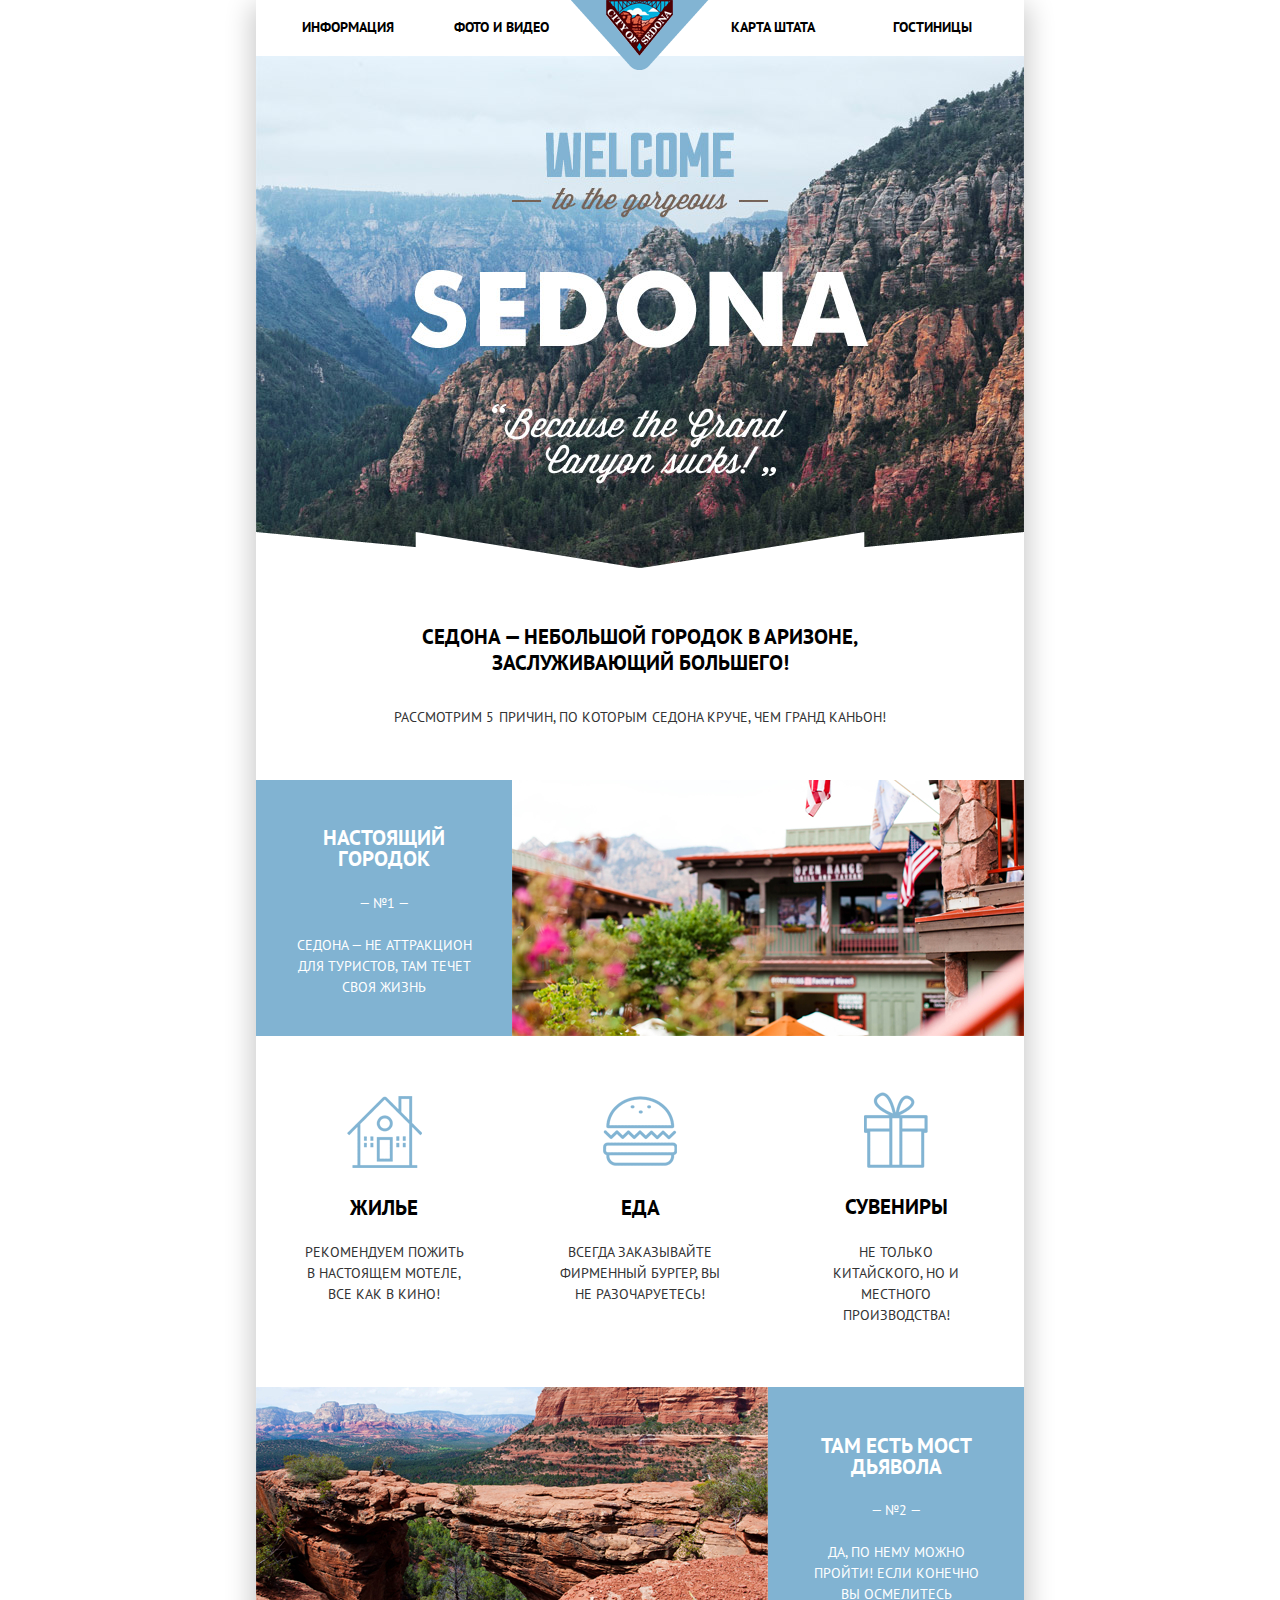
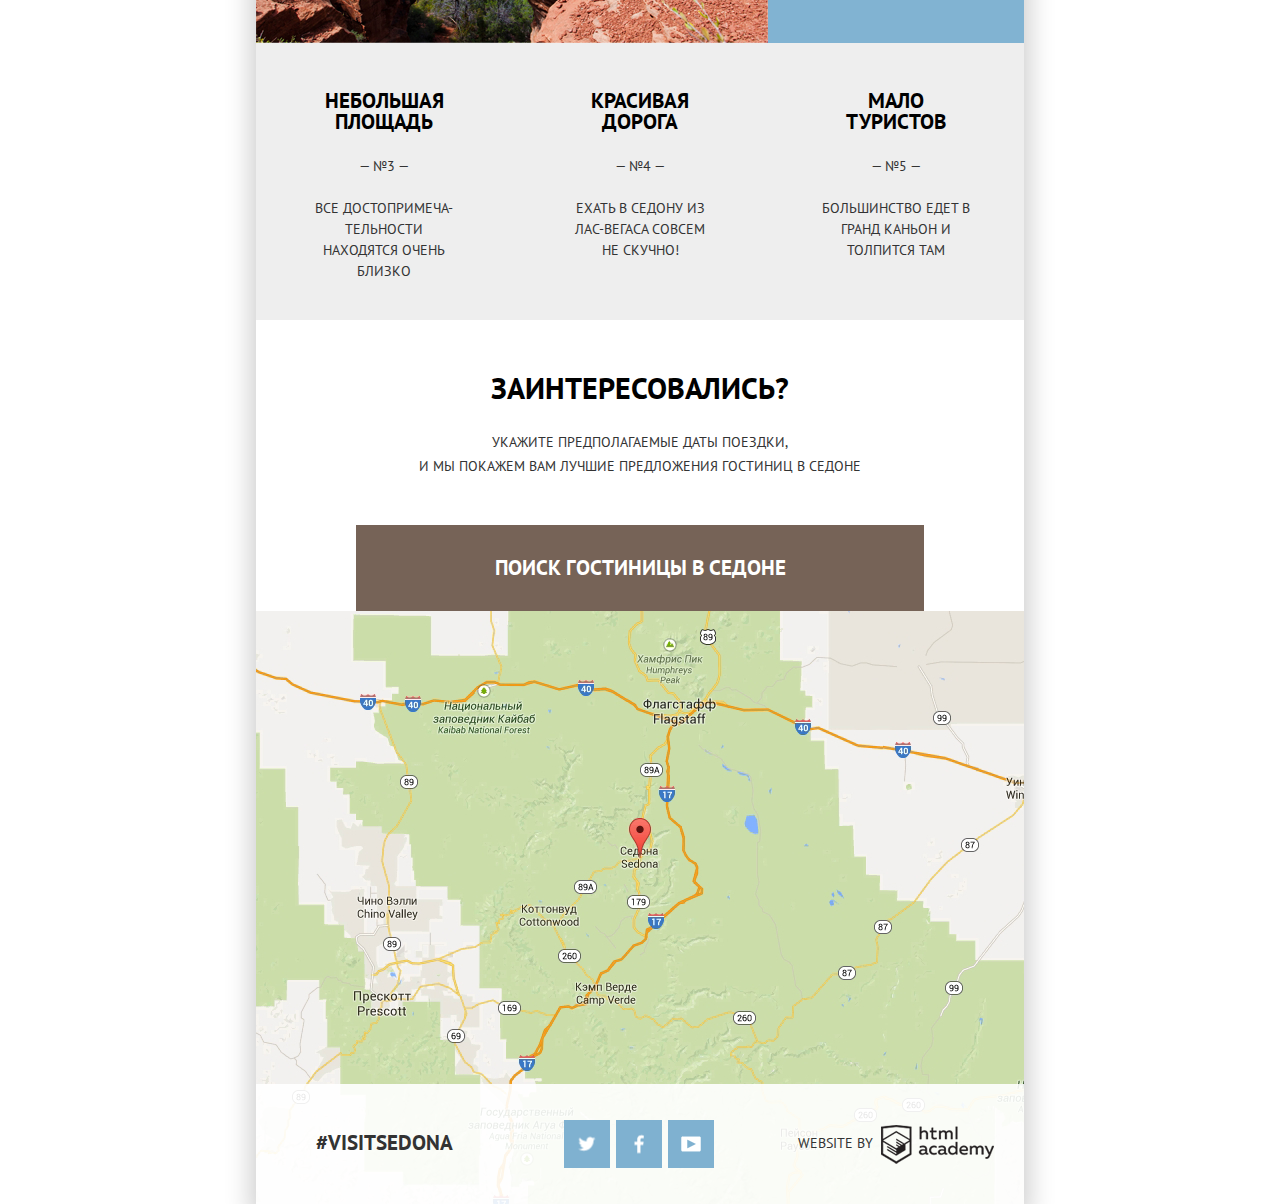
==== commit bd701bf3: "Add files via upload" ====
--- a/index.html
+++ b/index.html
@@ -36,7 +36,7 @@
         <div class="left">
           <b class="feature-img-title">настоящий городок</b>
           <p>— №1 —</p>
-          <p>седона — не аттракцион для туристов, там течет своя жизнь</p>
+          <p class="left-par">седона — не аттракцион для туристов, там течет своя жизнь</p>
         </div>
           <img class="feature-img-right" src="img/feature-img1.jpg" width="512" height="256" alt="">
       </div>
@@ -59,7 +59,7 @@
         <div class="right">
           <b class="feature-img-title">там есть мост дьявола</b>
           <p>— №2 —</p>
-          <p>да, по нему можно пройти! если конечно вы осмелитесь</p>
+          <p class="right-par">да, по нему можно пройти! если конечно вы осмелитесь</p>
         </div>
       </div>
       <div class="features"> 
--- a/css/style.css
+++ b/css/style.css
@@ -52,6 +52,7 @@
 .main-navigation ul,
 .main-navigation li {
   display: inline-block;
+  vertical-align: top;
   margin: 0;
   padding: 0;
   list-style: none;
@@ -136,7 +137,7 @@
 .img-background {
   width: 768px;
   height: 512px;
-  margin-bottom: 50px;
+  margin-bottom: 56px;
   background-image: url(../img/background-img.jpg);
   background-color: darkcyan;
 }
@@ -173,7 +174,7 @@
   margin-right: auto;
 }
 
-.left p:nth-child(3) {
+.left .left-par {
   width: 186px;
   margin-top: 21px;
   margin-left: auto;
@@ -199,10 +200,10 @@
 }
 
 .hint {
+  display: inline-block;
+  vertical-align: top;
+  width: 256px;
   font-size: 0px;
-  display: inline-block;
-  width: 256px;
-  vertical-align: top;
 }
 
 .hint:nth-child(1)::before {
@@ -218,22 +219,22 @@
 .hint:nth-child(2)::before {
   content: "";
   display: block;
-  margin: 0 auto;
-  background: url("../img/hint2.png") no-repeat;
   width: 74px;
   min-height: 70px;
+  margin: 0 auto;
   margin-bottom: 31px;
+  background: url("../img/hint2.png") no-repeat;
 }
 
 .hint:nth-child(3)::before {
   content: "";
   display: block;
-  margin: 0 auto;
-  background: url("../img/hint3.png") no-repeat;
   width: 64px;
   min-height: 76px;
+  margin: 0 auto;
   margin-top: -4px;
   margin-bottom: 28px;
+  background: url("../img/hint3.png") no-repeat;
 }
 
 .hint p {
@@ -272,7 +273,7 @@
   margin-top: 23px;
 }
 
-.right p:nth-child(3) {
+.right .right-par {
   margin-top: 21px;
 }
 
@@ -298,8 +299,8 @@
 
 .features-item {
   display: inline-block;
+  vertical-align: top;
   width: 256px;
-  vertical-align: top;
   padding-bottom: 17px;
   font-size: 14px;
 }
@@ -378,6 +379,7 @@
 
 .search label {
   display: inline-block;
+  vertical-align: top;
   min-width: 95px;
   margin-left: 55px;
   margin-top: 6px;
@@ -528,6 +530,7 @@
 
 .submit {
   display: inline-block;
+  vertical-align: top;
   margin-right: 0px;
   margin-top: 26px;
   margin-bottom: 56px;
@@ -564,24 +567,29 @@
 
 .form-content-show {
   display: block;
-  animation: animation-form 1.5s;
+  -webkit-animation: animation-form 1.5s;
+          animation: animation-form 1.5s;
 }
 
 @keyframes animation-form {
   0% {
-    transform: translateY(-10%);
+    -webkit-transform: translateY(-10%);
+            transform: translateY(-10%);
   }
 
   70% {
-    transform: translateY(30%);
+    -webkit-transform: translateY(30%);
+            transform: translateY(30%);
   }
 
   90% {
-    transform: translateY(-2%);
+    -webkit-transform: translateY(-2%);
+            transform: translateY(-2%);
   }
 
   100% {
-    transform: translateY(0%);
+    -webkit-transform: translateY(0%);
+            transform: translateY(0%);
   }
 }
 
@@ -679,7 +687,6 @@
   height: 23px;
   background-image: url(../img/sprite2.png);
   background-position: -128px -69px;
-  border-color: fuchsia;
 }
 
 .filter-left,
@@ -733,7 +740,8 @@
   left: 50%;
   width: 2px;
   height: 22px;
-  transform: translate(-50%, -50%);
+  -webkit-transform: translate(-50%, -50%);
+          transform: translate(-50%, -50%);
   background: #ffffff;
 }
 
@@ -915,6 +923,7 @@
   position: absolute;
   right: 69px;
   display: inline-block;
+  vertical-align: top;
   margin-top: 10px;
   border-bottom: 10px solid #cccccc;
   border-left: 6px solid transparent;
@@ -972,6 +981,7 @@
 
 .result-img {
   display: inline-block;
+  vertical-align: top;
   width: 136px;
   text-align: left;
   vertical-align: top;
@@ -979,6 +989,7 @@
 
 .center-side {
   display: inline-block;
+  vertical-align: top;
   width: 390px;
   margin-right: 30px;
   margin-left: -4px;
@@ -1061,6 +1072,7 @@
 
 .right-side {
   display: inline-block;
+  vertical-align: top;
   width: 115px;
   margin-left: 3px;
   vertical-align: top;
@@ -1069,6 +1081,7 @@
 
 .rating-img {
   display: inline-block;
+  vertical-align: top;
   margin-top: -1px;
   margin-right: 1px;
   margin-bottom: 39px;
@@ -1078,10 +1091,12 @@
 .star {
   position: absolute;
   right: 46px;
+  width: 17px;
+  height: 17px;
+  margin-top: -1px;
   background-image: url(../img/rating.png);
   background-repeat: repeat-x;
-  width: 17px;
-  height: 17px;
+  
 }
 
 .one-star {
@@ -1106,6 +1121,7 @@
 
 p.rating {
   display: inline-block;
+  vertical-align: top;
   margin: 0;
   margin-top: 64px;
   padding: 2px 13px 4px 13px;
@@ -1220,7 +1236,8 @@
   position: absolute;
   top: 50%;
   left: 50%;
-  transform: translate(-50%, -50%);
+  -webkit-transform: translate(-50%, -50%);
+          transform: translate(-50%, -50%);
   background-image: url("../img/sprite2.png");
   background-repeat: no-repeat;
 }
@@ -1249,4 +1266,4 @@
 
 .social-btn:nth-child(3) {
   margin-right: 0px;
-}
+}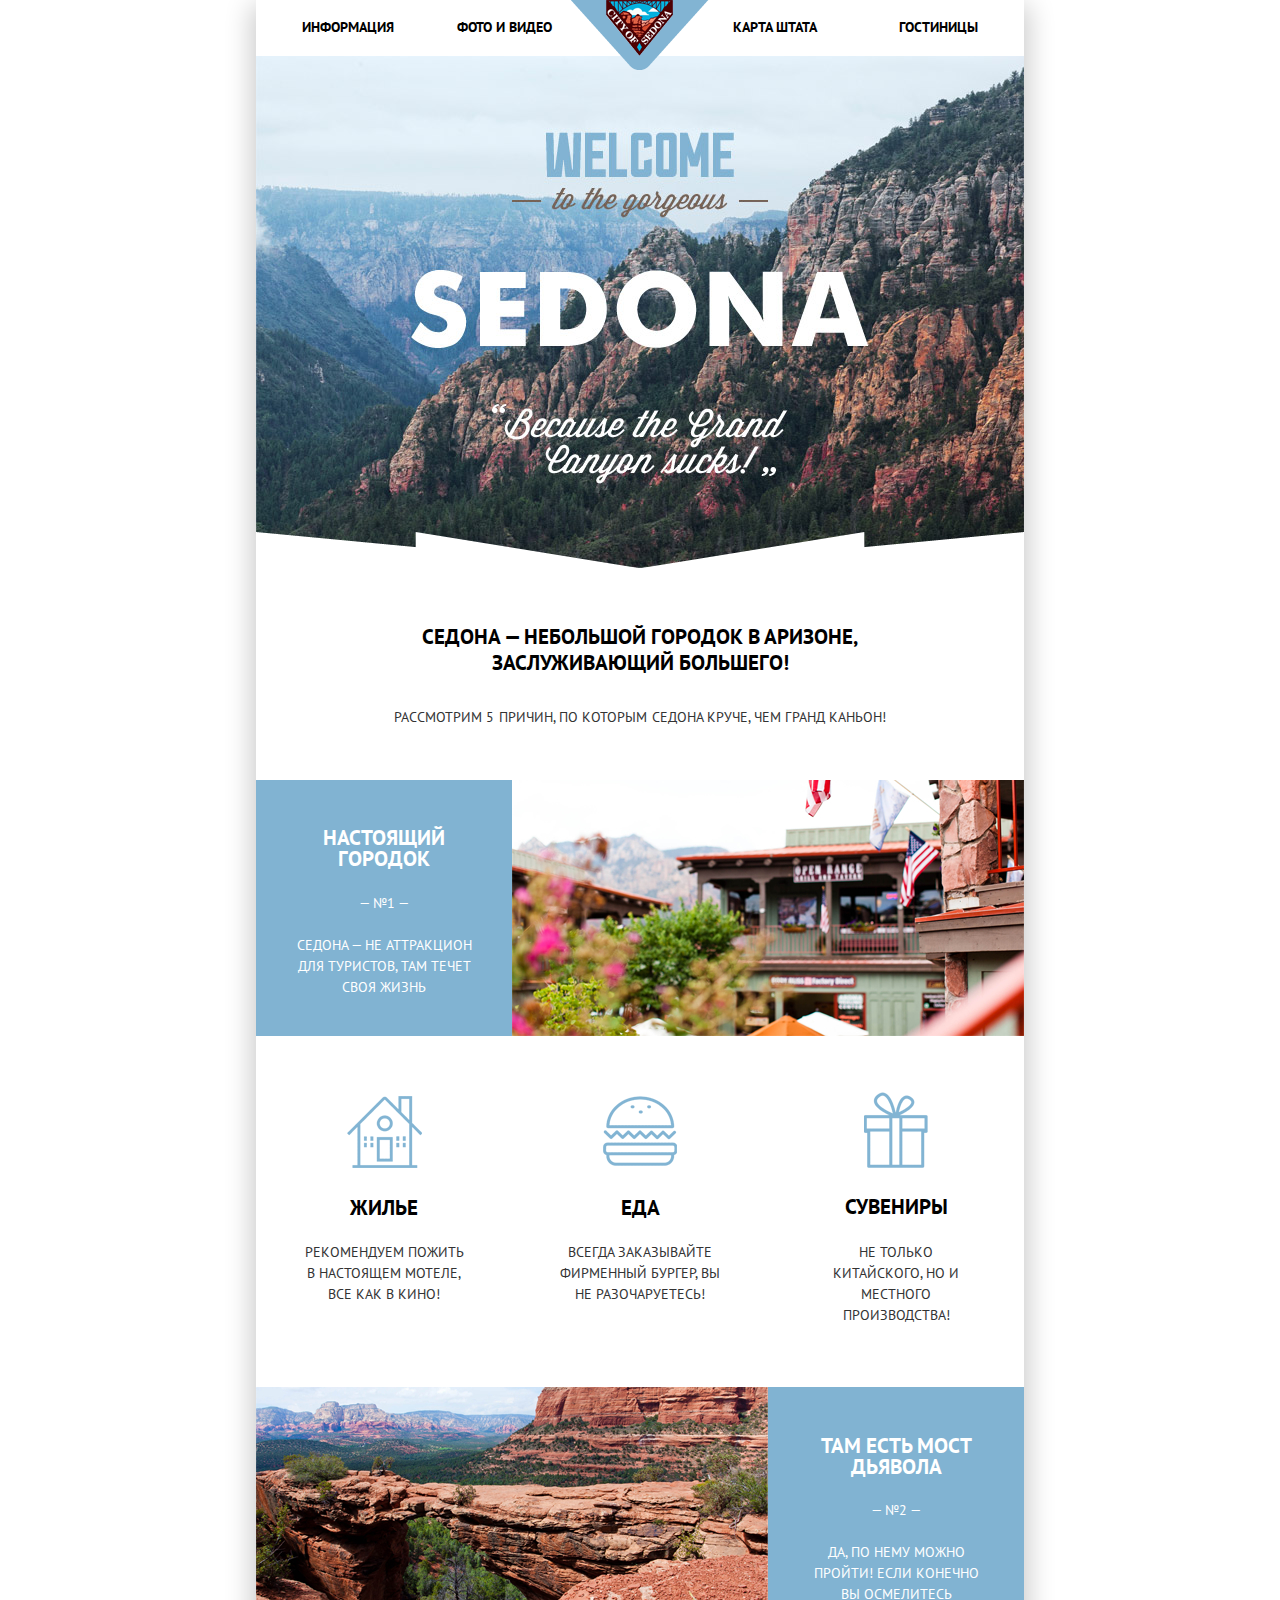
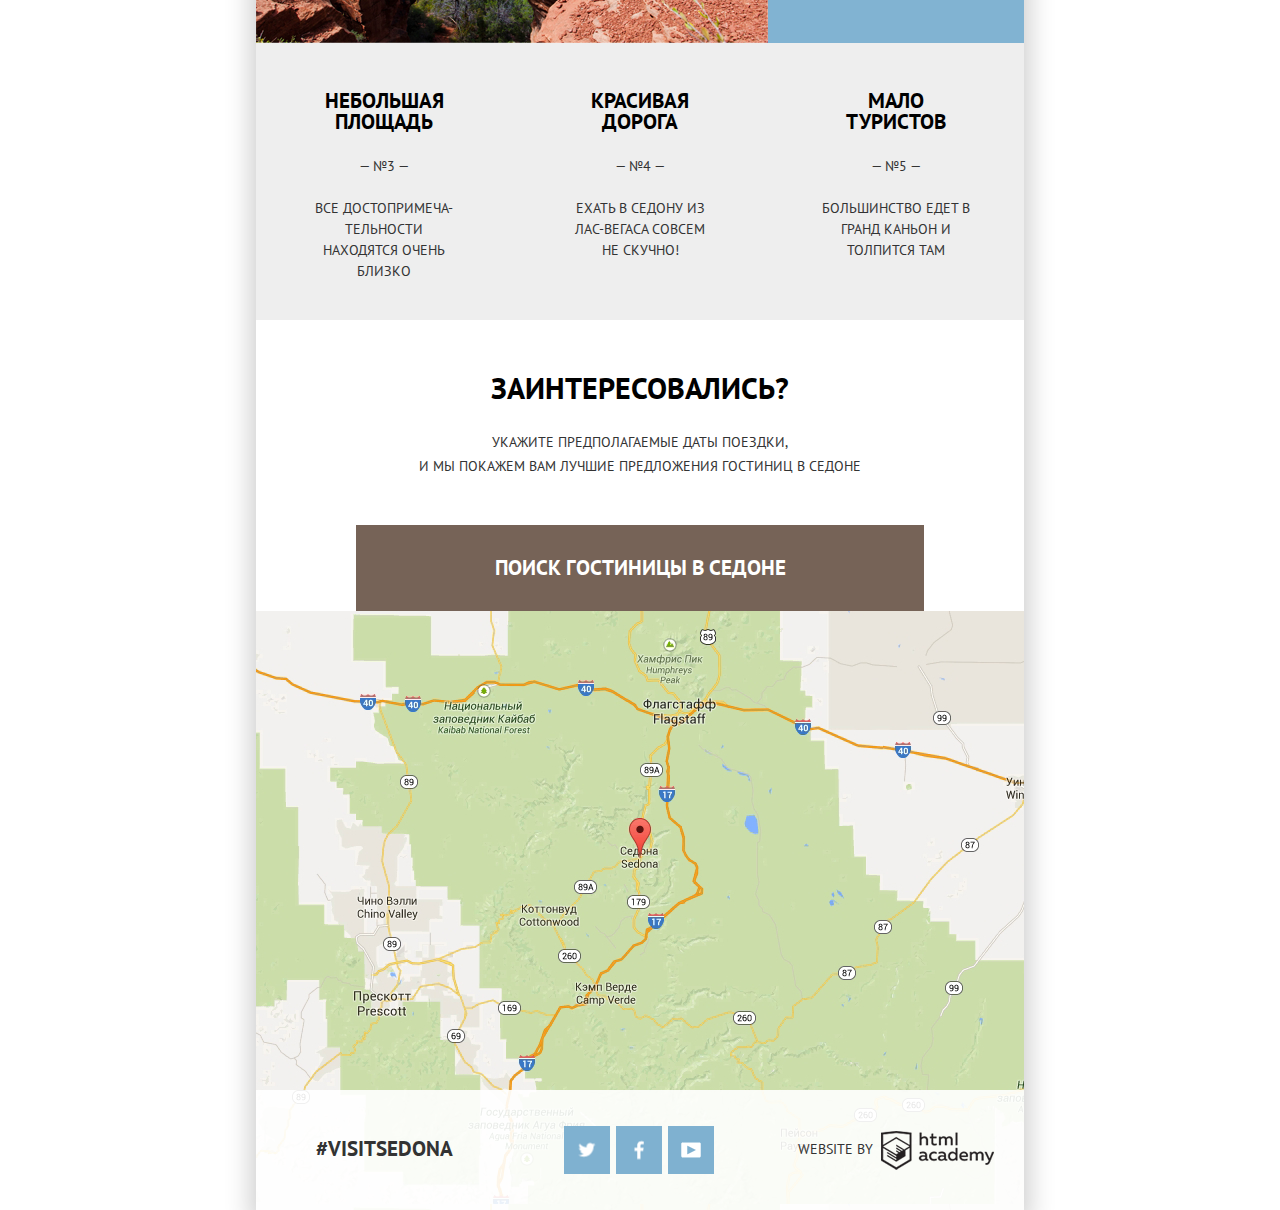
==== commit 96f050ab: "убрал width="768" height="593" style="border:0"" ====
--- a/index.html
+++ b/index.html
@@ -82,7 +82,7 @@
       <b class="question">заинтересовались?</b>
       <p>укажите предполагаемые даты поездки,<br> и мы покажем вам лучшие предложения гостиниц в седоне</p>
       <div class="form-search">
-        <button class="form-search-title">поиск гостиницы в седоне</button>
+        <a class="form-search-title" href="inner.html">поиск гостиницы в седоне</a>
         <form class="search" action="https://echo.htmlacademy.ru" method="post">
           <div class="arrivals">
             <label for="arrival">
@@ -113,11 +113,11 @@
             <span class="minus"></span>
             <input class="id-children" id="id-children" type="text" name="children" value="0" required>
             <span class="plus"></span>
-          </div>  
-          <a class="submit" href="inner.html" >найти</a>
+          </div>
+          <button class="submit" type="submit">найти</button>
         </form>  
       </div><!-- end form-search -->
-    <div class="map"><iframe src="https://www.google.com/maps/embed?pb=!1m18!1m12!1m3!1d839052.1610257771!2d-112.24969832195616!3d34.76698976867595!2m3!1f0!2f0!3f0!3m2!1i1024!2i768!4f13.1!3m3!1m2!1s0x872da132f942b00d%3A0x5548c523fa6c8efd!2z0KHQtdC00L7QvdCwLCDQkNGA0LjQt9C-0L3QsCA4NjMzNiwg0KHQqNCQ!5e0!3m2!1sru!2sbg!4v1479630928888" width="768" height="593" style="border:0" allowfullscreen></iframe></div>  
+    <div class="map"><iframe src="https://www.google.com/maps/embed?pb=!1m18!1m12!1m3!1d839052.1610257771!2d-112.24969832195616!3d34.76698976867595!2m3!1f0!2f0!3f0!3m2!1i1024!2i768!4f13.1!3m3!1m2!1s0x872da132f942b00d%3A0x5548c523fa6c8efd!2z0KHQtdC00L7QvdCwLCDQkNGA0LjQt9C-0L3QsCA4NjMzNiwg0KHQqNCQ!5e0!3m2!1sru!2sbg!4v1479630928888" allowfullscreen></iframe></div>  
     </main>  
     <footer class="main-footer footer-index clearfix">
         <div class="tag">
--- a/css/style.css
+++ b/css/style.css
@@ -45,7 +45,12 @@
   z-index: 1;
 }
 
+.main-navigation {
+  padding: 0 6%;
+}
+
 .main-navigation ul {
+  width: 100%;
   font-size: 0;
 }
 
@@ -59,28 +64,30 @@
 }
 
 .main-navigation li {
+  width: 20%;
   font-size: 14px;
   padding-top: 14px;
   padding-bottom: 16px;
 }
 
+.main-navigation li:nth-child(3) {
+  margin-left: 20%;
+}
+
 .main-navigation li:nth-child(1) {
-  margin-left: 46px;
-}
-
-.main-navigation li:nth-child(2) {
-  margin-left: 60px;
-}
-
+  text-align: left;
+}
+
+.main-navigation li:nth-child(2),
 .main-navigation li:nth-child(3) {
-  margin-left: 182px;
+  text-align: center;
 }
 
 .main-navigation li:nth-child(4) {
-  margin-left: 78px;
-}
-
-.main-navigation li a {
+  text-align: right;
+}
+
+.main-navigation a {
   padding: 0px;
   font-weight: 700;
   line-height: 26px;
@@ -88,11 +95,11 @@
   text-decoration: none;
 }
 
-.main-navigation li a:hover {
+.main-navigation a:hover {
   color: #81b3d2;
 }
 
-.main-navigation li a:active {
+.main-navigation a:active {
   color: #b2b2b2;
 }
 
@@ -348,7 +355,8 @@
 }
 
 .form-search-title {
-  width: 568px;
+  display: block;
+  width: 508px;
   margin-bottom: 0px;
   padding: 30px;
   font-family: "PT Sans", "Arial", sans-serif;
@@ -360,6 +368,10 @@
   background-color: #766357;
   border: none;
   cursor: pointer;
+}
+
+a.form-search-title {
+  text-decoration: none;
 }
 
 .form-search-title:hover {
@@ -490,8 +502,8 @@
   min-height: 20px;
 }
 
-.search .adults input,
-.search .child input {
+.adults input,
+.child input {
   margin-top: 1px;
   padding-left: 38px;
   padding-right: 38px;
@@ -532,7 +544,7 @@
   display: inline-block;
   vertical-align: top;
   margin-right: 0px;
-  margin-top: 26px;
+  margin-top: 25px;
   margin-bottom: 56px;
   padding: 17px 195px 17px;
   background-color: #81b3d2;
@@ -571,6 +583,28 @@
           animation: animation-form 1.5s;
 }
 
+@-webkit-keyframes animation-form {
+  0% {
+    -webkit-transform: translateY(-10%);
+            transform: translateY(-10%);
+  }
+
+  70% {
+    -webkit-transform: translateY(30%);
+            transform: translateY(30%);
+  }
+
+  90% {
+    -webkit-transform: translateY(-2%);
+            transform: translateY(-2%);
+  }
+
+  100% {
+    -webkit-transform: translateY(0%);
+            transform: translateY(0%);
+  }
+}
+
 @keyframes animation-form {
   0% {
     -webkit-transform: translateY(-10%);
@@ -599,12 +633,15 @@
   position: relative;
   left: 0;
   z-index: -1;
-  width: 768px;
-  height: 593px;
-  border: 0;
   background-color: #ddb787;
   background-image: url(../img/map.jpg);
   margin-top: 0px;
+}
+
+.map iframe { 
+  width: 768px; 
+  height: 593px; 
+  border: none; 
 }
 
 /*-----------------------inner.html filter-------------------------*/
@@ -890,17 +927,17 @@
   list-style: none;
 }
 
-.wrap-result li a {
+.wrap-result-filtr a {
   color: #000000;
   border-bottom: 1px dashed #000000;
 }
 
-.wrap-result li a.active {
+.wrap-result-filtr a.active {
   color: #81b3d2;
   border-bottom: none;
 }
 
-.wrap-result li a.active:hover {
+.wrap-result-filtr a.active:hover {
   color: #81b3d2;
   border-bottom: 1px dashed #81b3d2;
 }
@@ -1000,7 +1037,7 @@
   padding: 0;
 }
 
-h2.result-title a {
+.result-title a {
   display: block;
   margin-top: -5px;
   margin-left: 30px;
@@ -1009,11 +1046,11 @@
   color: #000000;
 }
 
-h2.result-title a:hover {
+.result-title a:hover {
   color: #81b3d2;
 }
 
-h2.result-title a:active {
+.result-title a:active {
   color: #cacaca;
 }
 
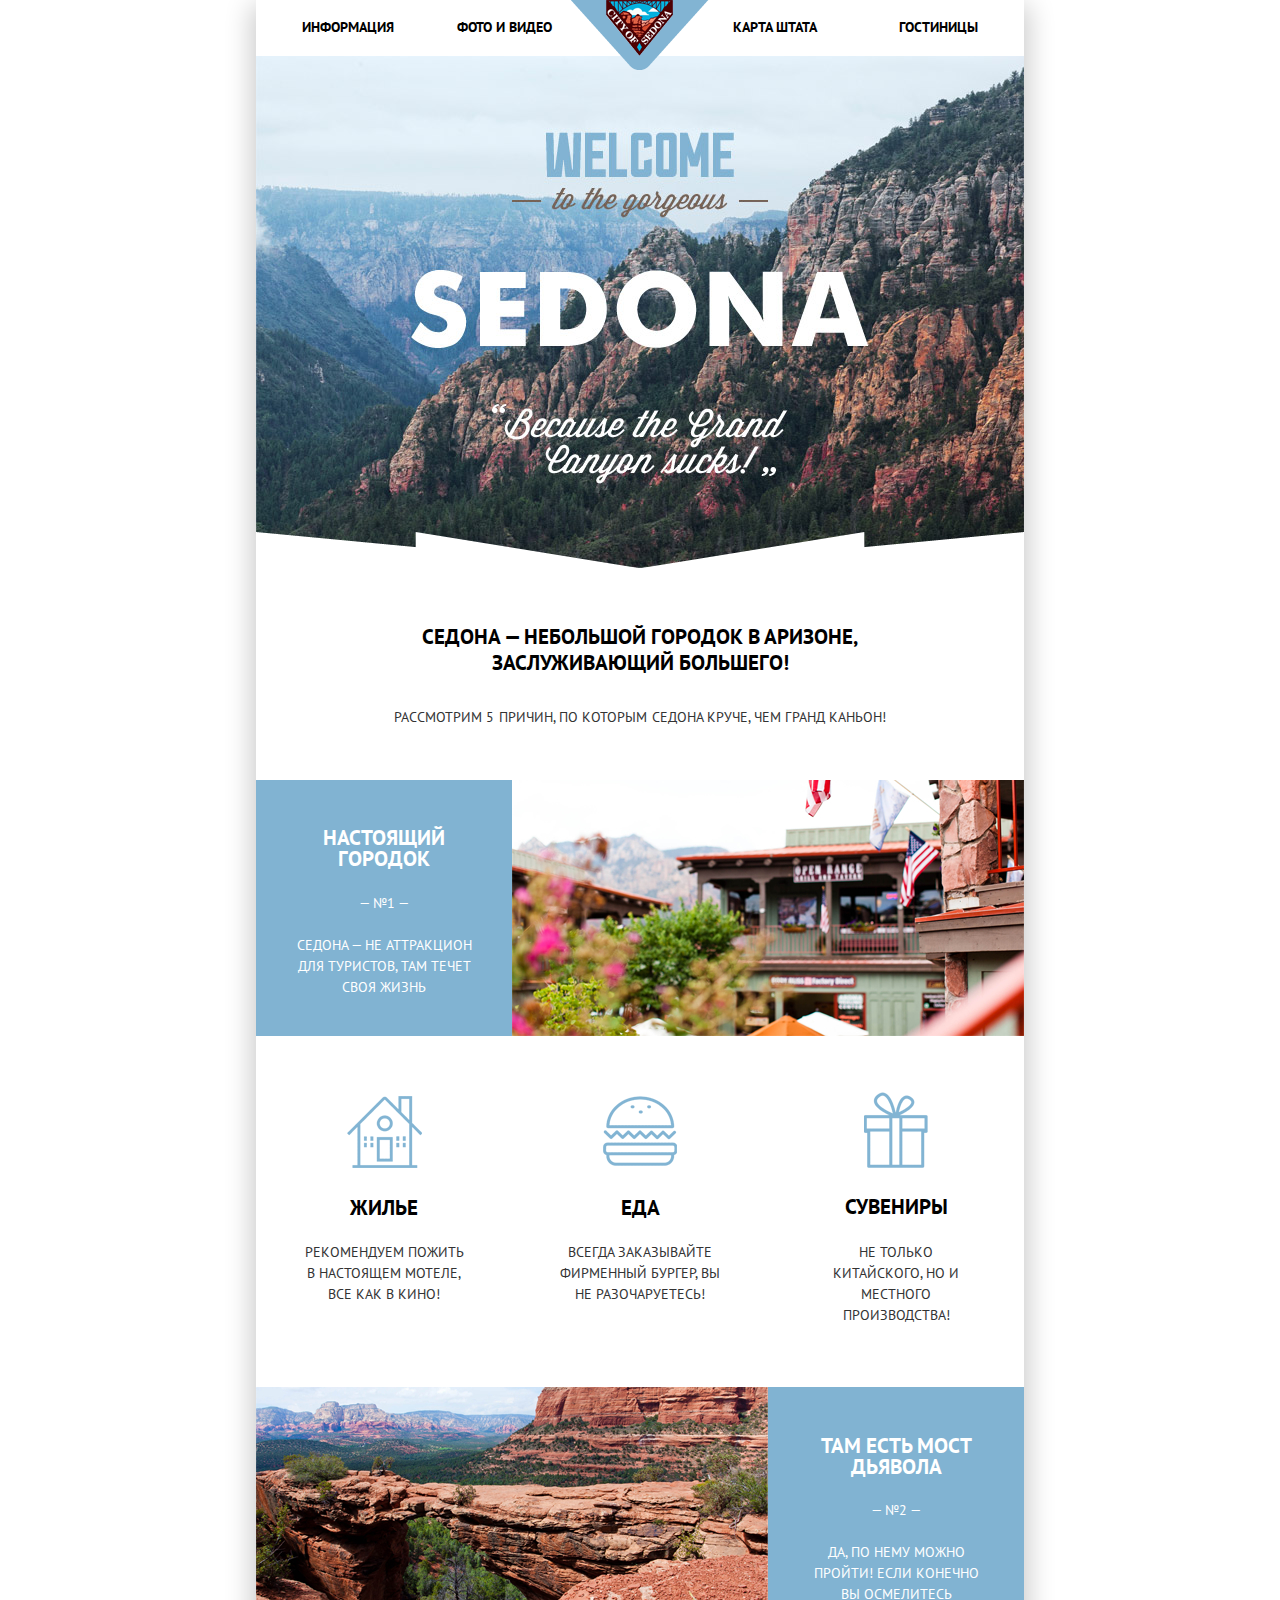
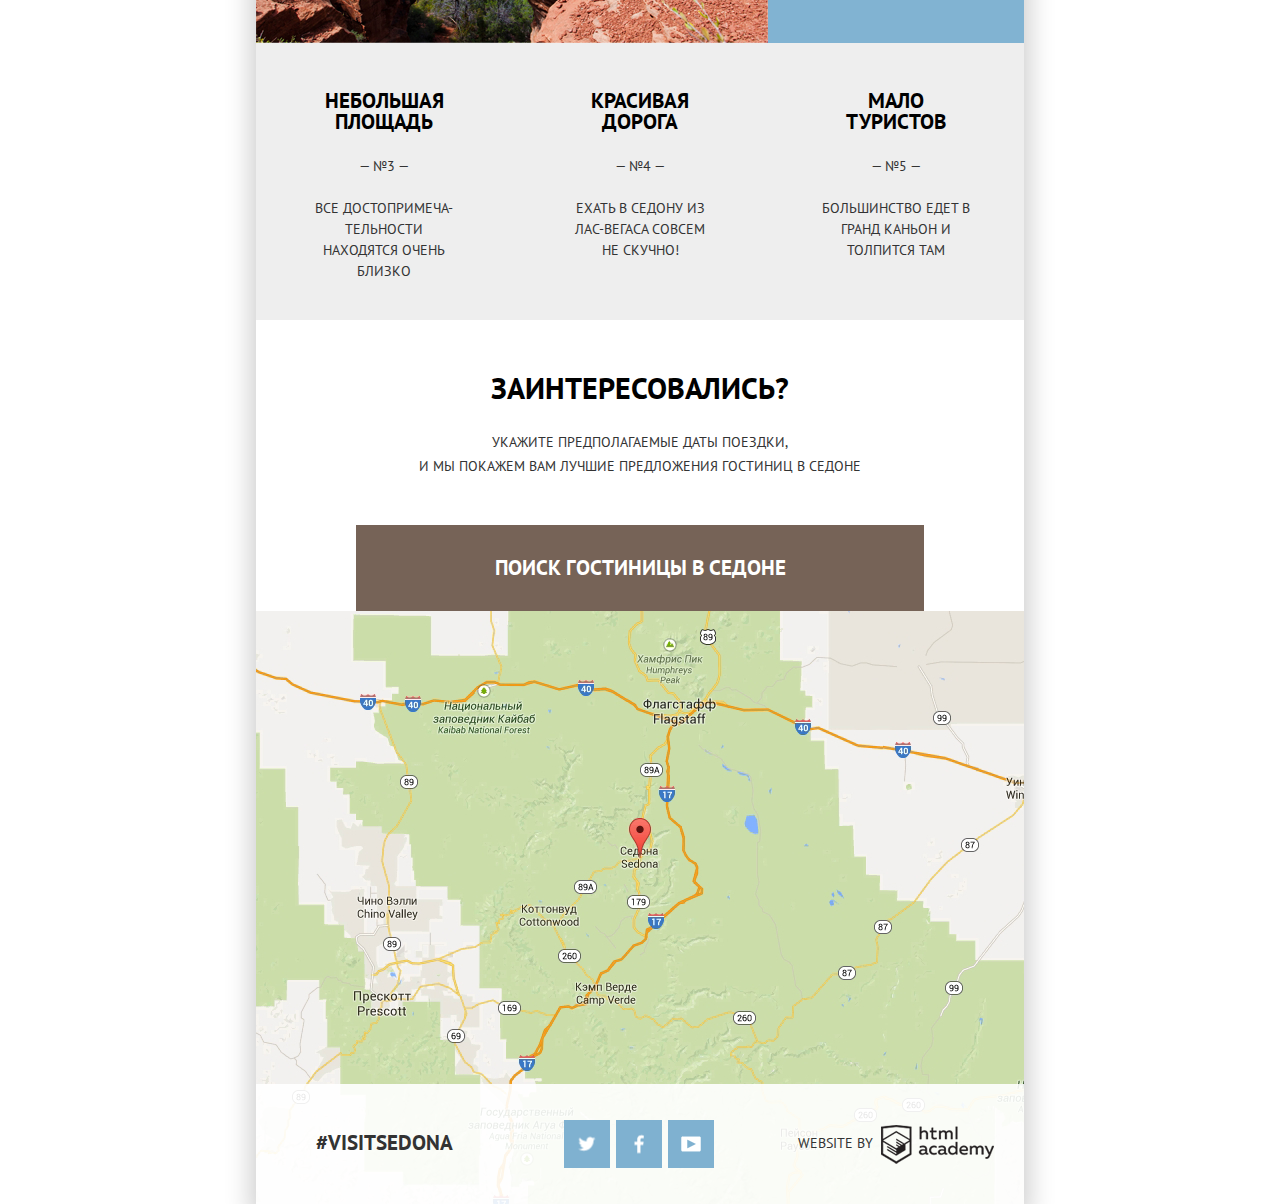
==== commit 3e3d1522: "Add files via upload" ====
--- a/index.html
+++ b/index.html
@@ -5,7 +5,7 @@
     <title>HTML Academy: Седона</title>
     <link href="https://fonts.googleapis.com/css?family=PT+Sans:400,700&amp;subset=cyrillic" rel="stylesheet">
     <link href="css/normalize.css" rel="stylesheet">
-    <link href="css/style.css" rel="stylesheet">
+    <link href="css/style.min.css" rel="stylesheet">
   </head>
   <body>
     <div class="shadow">
--- a/css/style.min.css
+++ b/css/style.min.css
@@ -0,0 +1 @@
+body{min-width:768px;margin:0;font-weight:400;font-size:14px;line-height:21px;font-family:"PT Sans","Arial",sans-serif;color:#333;text-transform:uppercase}.clearfix::after{content:"";display:table;clear:both}h2{font-weight:700;font-size:21px;line-height:26px;color:#000}b{font-weight:700;font-size:21px;line-height:21px;color:#000}.shadow{width:768px;margin:0 auto;box-shadow:0 10px 25px 5px rgba(0,0,0,0.2);overflow:hidden}.main-header{position:relative;width:768px;margin:0 auto;z-index:1}.main-navigation{padding:0 6%}.main-navigation ul{width:100%;font-size:0}.main-navigation ul,.main-navigation li{display:inline-block;vertical-align:top;margin:0;padding:0;list-style:none}.main-navigation li{width:20%;font-size:14px;padding-top:14px;padding-bottom:16px}.main-navigation li:nth-child(3){margin-left:20%}.main-navigation li:nth-child(1){text-align:left}.main-navigation li:nth-child(2),.main-navigation li:nth-child(3){text-align:center}.main-navigation li:nth-child(4){text-align:right}.main-navigation a{padding:0;font-weight:700;line-height:26px;color:#000;text-decoration:none}.main-navigation a:hover{color:#81b3d2}.main-navigation a:active{color:#b2b2b2}.main-navigation a.active{color:#766357}.main-navigation a.active:hover{color:#604e43}.main-navigation a.active:active{color:#f4f2f1}.small-logo{position:absolute;top:0;left:50%;margin-left:-69px}.container{width:768px;margin:0 auto;position:relative;text-align:center}.triangle::after{content:"";position:absolute;top:476px;left:0;width:768px;height:37px;background-image:url(../img/white.png)}.img-background{width:768px;height:512px;margin-bottom:56px;background-image:url(../img/background-img.jpg);background-color:darkcyan}.title{text-align:center;width:450px;margin:0 auto 31px auto}.title+p{margin-bottom:52px;letter-spacing:.04pt}.feature-img-right{float:right}.left{float:left;width:256px;min-height:208px;padding-top:47px;color:#fff}.left p{width:186px;margin-top:24px;margin-left:auto;margin-right:auto}.left .left-par{width:186px;margin-top:21px;margin-left:auto;margin-right:auto}.left b{display:block;margin-left:auto;margin-right:auto;width:186px;color:#fff}.feature-img{margin-bottom:60px;background-color:#81b3d2}.hints{font-size:0;margin-bottom:47px}.hint{display:inline-block;vertical-align:top;width:256px;font-size:0}.hint:nth-child(1)::before{content:"";display:block;margin:0 auto;background:url("../img/hint1.png") no-repeat;width:75px;min-height:72px;margin-bottom:29px}.hint:nth-child(2)::before{content:"";display:block;width:74px;min-height:70px;margin:0 auto;margin-bottom:31px;background:url("../img/hint2.png") no-repeat}.hint:nth-child(3)::before{content:"";display:block;width:64px;min-height:76px;margin:0 auto;margin-top:-4px;margin-bottom:28px;background:url("../img/hint3.png") no-repeat}.hint p{width:160px;margin-top:16px;margin-left:auto;margin-right:auto;font-size:14px}.hint:nth-child(3) p{width:165px;margin-top:17px;margin-left:auto;margin-right:auto}.icon-hint{display:block;margin:0 auto;margin-bottom:28px}.right{float:right;width:256px;min-height:208px;padding-top:48px;color:#fff}.right p{width:170px;margin-left:auto;margin-right:auto;margin-top:23px}.right .right-par{margin-top:21px}.right b{display:block;margin-left:auto;margin-right:auto;width:151px;color:#fff}.feature-img-left{float:left}.features{font-size:0;margin-top:-60px;margin-bottom:57px;padding-top:47px;background-color:#eee}.features-item{display:inline-block;vertical-align:top;width:256px;padding-bottom:17px;font-size:14px}.features b{display:block;margin-bottom:24px;margin-left:auto;margin-right:auto;width:155px}.features p{width:155px;margin-bottom:21px;margin-left:auto;margin-right:auto}.features-item:nth-child(2) p{width:140px}.question{display:block;margin-bottom:32px;font-size:30px}.question+p{width:460px;margin-left:auto;margin-right:auto;margin-bottom:47px;line-height:24px}.form-search{position:relative;z-index:3;width:568px;margin:0 auto}.form-search-title{display:block;width:508px;margin-bottom:0;padding:30px;font-family:"PT Sans","Arial",sans-serif;font-size:21px;line-height:26px;font-weight:700;text-transform:uppercase;color:#fff;background-color:#766357;border:0;cursor:pointer}a.form-search-title{text-decoration:none}.form-search-title:hover{background-color:#604e43}.form-search-title:active{background-color:#503e33;color:#7e7169}form.search{position:absolute;padding-top:55px;background-color:#fff}.search label{display:inline-block;vertical-align:top;min-width:95px;margin-left:55px;margin-top:6px;text-align:left;line-height:26px;font-size:14px;font-weight:700}.arrivals{margin-left:2px}.departure{margin-left:2px}.calend{position:absolute;top:7px;right:9px;width:21px;height:22px;background-image:url(../img/sprite2.png);background-position:-128px -5px;background-repeat:no-repeat;cursor:pointer}.calend:hover{background-position:-190px -5px}.calend:active{background-position:-159px -5px}.minus{position:absolute;top:19px;left:180px;display:block;width:12px;height:3px;background-image:url(../img/sprite2.png);background-position:-184px -85px;cursor:pointer}.minus:hover{background-position:-287px -98px}.minus:active{background-position:-287px -85px}.plus{position:absolute;top:15px;left:256px;display:block;width:11px;height:11px;background-image:url(../img/sprite2.png);background-position:-287px -111px;cursor:pointer}.plus:hover{background-position:-5px -153px}.plus:active{background-position:-287px -132px}.child .plus{left:207px}.child .minus{left:130px}.search input{width:290px;height:20px;margin-left:11px;margin-bottom:29px;padding:7px 12px;padding-right:40px;background-color:#f2f2f2;border:2px solid transparent;font:inherit;line-height:inherit;text-transform:inherit;font-weight:700}.search input:hover{background-color:#ebebeb}.search input:focus{background-color:#fff;border:2px solid #e5e5e5;min-height:20px}.adults input,.child input{margin-top:1px;padding-left:38px;padding-right:38px;text-align:center}.arrivals,.departure,.adults,.child{float:left;position:relative}.child label{min-width:auto;margin-top:7px;margin-left:52px;margin-right:8px;padding-left:0}.adults label{margin-top:7px}input.id-adult{width:35px;margin-left:13px}input.id-children{width:35px;margin-left:14px}.submit{display:inline-block;vertical-align:top;margin-right:0;margin-top:25px;margin-bottom:56px;padding:17px 195px 17px;background-color:#81b3d2;color:#fff;font-family:inherit;font-weight:700;font-size:21px;text-transform:uppercase;cursor:pointer;text-align:center;border:0}a.submit{text-decoration:none}.submit:hover{background-color:#669ec0}.submit:active{background-color:#5496bd;color:#88b6d1}.js-form{display:none}.form-content-show{display:block;-webkit-animation:animation-form 1.5s;animation:animation-form 1.5s}@-webkit-keyframes animation-form{0{-webkit-transform:translateY(-10%);transform:translateY(-10%)}70%{-webkit-transform:translateY(30%);transform:translateY(30%)}90%{-webkit-transform:translateY(-2%);transform:translateY(-2%)}100%{-webkit-transform:translateY(0);transform:translateY(0)}}@keyframes animation-form{0{-webkit-transform:translateY(-10%);transform:translateY(-10%)}70%{-webkit-transform:translateY(30%);transform:translateY(30%)}90%{-webkit-transform:translateY(-2%);transform:translateY(-2%)}100%{-webkit-transform:translateY(0);transform:translateY(0)}}.map{position:relative;left:0;z-index:-1;background-color:#ddb787;background-image:url(../img/map.jpg);margin-top:0}.map iframe{width:768px;height:593px;border:0}.filter{top:60px;padding-top:30px;color:#fff;background-color:darkslategrey;background-image:url(../img/background-filter.jpg)}.filter b{margin-top:-3px;margin-bottom:24px;font-size:16px;color:#fff;text-align:left}.filter-left{float:left;width:160px;margin-left:45px}.checkbox{display:block;position:relative;height:22px;margin-bottom:24px;padding-left:40px;text-align:left;cursor:pointer}.checkbox input[type="checkbox"]{display:none}.checkbox input[type="checkbox"]+.checkbox-indicator{position:absolute;top:0;left:-1px;display:block;width:23px;height:23px;background-image:url(../img/sprite2.png);background-position:-128px -37px}.checkbox input[type="checkbox"]:checked+.checkbox-indicator::before{content:"";position:absolute;top:0;left:-1px;width:27px;height:23px;background-image:url(../img/sprite2.png);background-position:-160px -37px}.checkbox input[type="checkbox"]:disabled+.checkbox-indicator{content:"";position:absolute;top:0;left:-1px;width:27px;height:23px;background-image:url(../img/sprite2.png);background-position:-196px -37px}.checkbox input[type="checkbox"]:checked:disabled+.checkbox-indicator::before{content:"";position:absolute;top:0;left:-1px;width:27px;height:23px;background-image:url(../img/sprite2.png);background-position:-128px -69px}.filter-left,.filter-center,.filter-right{font-size:0}main label{vertical-align:top;font-size:14px}.filter-center{float:left;width:153px;margin-left:80px;margin-top:1px}.filter-center label{margin-left:1px}.filter-right{float:right;width:225px;margin-right:46px;margin-bottom:33px}.filter-right .filter-text{margin-bottom:10px;margin-left:4px;line-height:21px}.price-controls{position:relative;height:33px;margin-bottom:19px;border:2px solid #fff;border-radius:2px;font-size:0}.price-controls::after{content:"";position:absolute;top:50%;left:50%;width:2px;height:22px;-webkit-transform:translate(-50%,-50%);transform:translate(-50%,-50%);background:#fff}.filter-right label{display:inline-block;vertical-align:top;width:50%;padding-left:36px;line-height:33px;cursor:pointer;box-sizing:border-box}label.price-to{padding-left:22px}.price-controls input{margin:0;margin-top:-2px;background:0;border:0;outline:0;color:inherit;font:inherit}.range-controls{position:relative;margin-bottom:32px}.scale{height:2px;margin-left:5px;background-color:rgba(255,255,255,0.3)}.bar{height:2px;width:160px;background-color:#fff}.range-switch{position:absolute;width:4px;height:4px;background-color:#ababab;border:8px solid #fff;border-radius:50%;box-shadow:0 2px 1px 0 rgba(0,1,1,0.2);cursor:pointer}.range-switch:hover{background-color:#1c4f80}.range-swith-min{top:-9px;left:5px}.range-switch-max{top:-9px;left:72%}.filter-right button{display:block;margin:0 auto;padding:6px 32px 6px 35px;font-family:"PT Sans","Arial",sans-serif;font-size:14px;line-height:21px;color:#fff;text-decoration:none;text-transform:uppercase;border:2px solid #fff;border-radius:2px;background:0;cursor:pointer}.filter-right button:hover{background-color:#fff;color:#000}.filter-text{display:block;margin-bottom:20px}.filter input{width:auto}.filter-right input{width:60%}form{margin-bottom:29px}.wrap-result-filtr{position:relative;margin-bottom:30px;padding-bottom:30px;border-bottom:1px solid #e5e5e5}.wrap-result-filtr b{float:left;margin-left:46px;margin-right:50px;line-height:26px;word-spacing:}.wrap-result-filtr p{float:left;margin:0;margin-left:-3px;margin-right:43px;padding-top:6px;font-size:12px;line-height:18px}.wrap-result-filtr ul{float:left;margin:0;padding:0;padding-top:6px}.wrap-result li{float:left;margin-right:23px;font-size:12px;line-height:18px;list-style:none}.wrap-result-filtr a{color:#000;border-bottom:1px dashed #000}.wrap-result-filtr a.active{color:#81b3d2;border-bottom:0}.wrap-result-filtr a.active:hover{color:#81b3d2;border-bottom:1px dashed #81b3d2}a.condition{opacity:.3}a.condition:hover{color:#81b3d2}.wrap-result a{text-decoration:none;margin-right:10px}.arrowup::before{content:"";position:absolute;right:69px;display:inline-block;vertical-align:top;margin-top:10px;border-bottom:10px solid #ccc;border-left:6px solid transparent;border-right:6px solid transparent}.arrowup:hover::before{border-bottom:10px solid #000}.arrowup.active::before{border-bottom:10px solid #81b3d2}.arrowup:active::before{border-bottom:10px solid #81b3d2}.arrowdown::before{content:" ";position:absolute;right:46px;margin-top:9px;display:inline-block;border-top:10px solid #81b3d2;border-left:6px solid transparent;border-right:6px solid transparent}.arrowdown.active::before{border-top:10px solid #81b3d2}.arrowdown:active::before{border-top:10px solid #81b3d2}.arrowdown::before .activenohovers{border-top:10px solid #81b3d2}.result{border-bottom:1px solid #e5e5e5}article{margin-bottom:30px;padding-top:0;padding-bottom:29px;padding-left:46px;text-align:left}.result-img{display:inline-block;vertical-align:top;width:136px;text-align:left;vertical-align:top}.center-side{display:inline-block;vertical-align:top;width:390px;margin-right:30px;margin-left:-4px}h2.result-title{margin:0;padding:0}.result-title a{display:block;margin-top:-5px;margin-left:30px;margin-bottom:7px;text-align:left;color:#000}.result-title a:hover{color:#81b3d2}.result-title a:active{color:#cacaca}.center-side p{display:inline-block;min-width:110px;margin:0;margin-left:30px;margin-bottom:17px}.center-side p:nth-child(3){margin-left:2px;margin-right:30px}.btn-more{margin-left:30px;padding:4px 16px 5px 16px;background:#81b3d2;font-weight:700;letter-spacing:.1pt;color:#fff}.btn-more:hover{background-color:#669ec0}.btn-more:active{background-color:#5496bd;color:#88b6d1}.center-side a{margin-right:0}.btn-book{margin-left:3px;padding:4px 16px 5px 16px;background:#766357;font-weight:700;letter-spacing:.1pt;color:#fff}.btn-book:hover{background-color:#604e43}.btn-book:active{background-color:#503e33;color:#7e7169}.right-side{display:inline-block;vertical-align:top;width:115px;margin-left:3px;vertical-align:top;text-align:right}.rating-img{display:inline-block;vertical-align:top;margin-top:-1px;margin-right:1px;margin-bottom:39px;margin-left:2px}.star{position:absolute;right:46px;width:17px;height:17px;margin-top:-1px;background-image:url(../img/rating.png);background-repeat:repeat-x}.one-star{width:24px}.two-stars{width:48px}.three-stars{width:72px}.four-stars{width:96px}.five-stars{width:120px}p.rating{display:inline-block;vertical-align:top;margin:0;margin-top:64px;padding:2px 13px 4px 13px;letter-spacing:.1pt;background-color:#f2f2f2}.main-footer{width:768px;min-height:120px;margin:0 auto;margin-top:-126px;background:rgba(255,255,255,0.9)}.footer-inner{margin-top:-30px}.tag{float:left;width:256px;text-align:center;font-weight:700;font-size:21px}.tag p{margin-top:0;padding-top:48px;padding-bottom:0}.copyright{float:right;text-align:left;padding-top:40px;padding-bottom:40px;width:256px}.copyright a{margin-left:4px}.copyright p{position:relative;margin:0;margin-top:1px;padding-left:30px;padding-right:20px}.copylogo{vertical-align:middle;background-image:url("../img/sprite2.png");background-repeat:no-repeat;display:inline-block;width:115px;height:39px;background-position:-5px -5px}.copylogo:hover{width:115px;height:39px;background-position:-5px -103px}.copylogo:active{width:115px;height:39px;background-position:-5px -54px}.footer-social{float:left;text-align:center;padding-top:36px;padding-bottom:35px;width:256px;font-size:0}.social-btn{position:relative;display:inline-block;vertical-align:top;width:46px;height:48px;margin-right:6px;font-size:14px;background-color:#7fb1d0}.social-btn:nth-child(1){margin-left:-2px}.social-btn:hover{background-color:#669ec0}.social-btn:active{background-color:#5496bd}.social-btn::before{content:"";position:absolute;top:50%;left:50%;-webkit-transform:translate(-50%,-50%);transform:translate(-50%,-50%);background-image:url("../img/sprite2.png");background-repeat:no-repeat}.social-btn:active::before{opacity:.3}.social-btn-tw::before{width:17px;height:15px;background-position:-54px -153px}.social-btn-fb::before{width:10px;height:19px;background-position:-164px -69px}.social-btn-yt::before{width:20px;height:16px;background-position:-81px -171px}.social-btn:nth-child(3){margin-right:0}